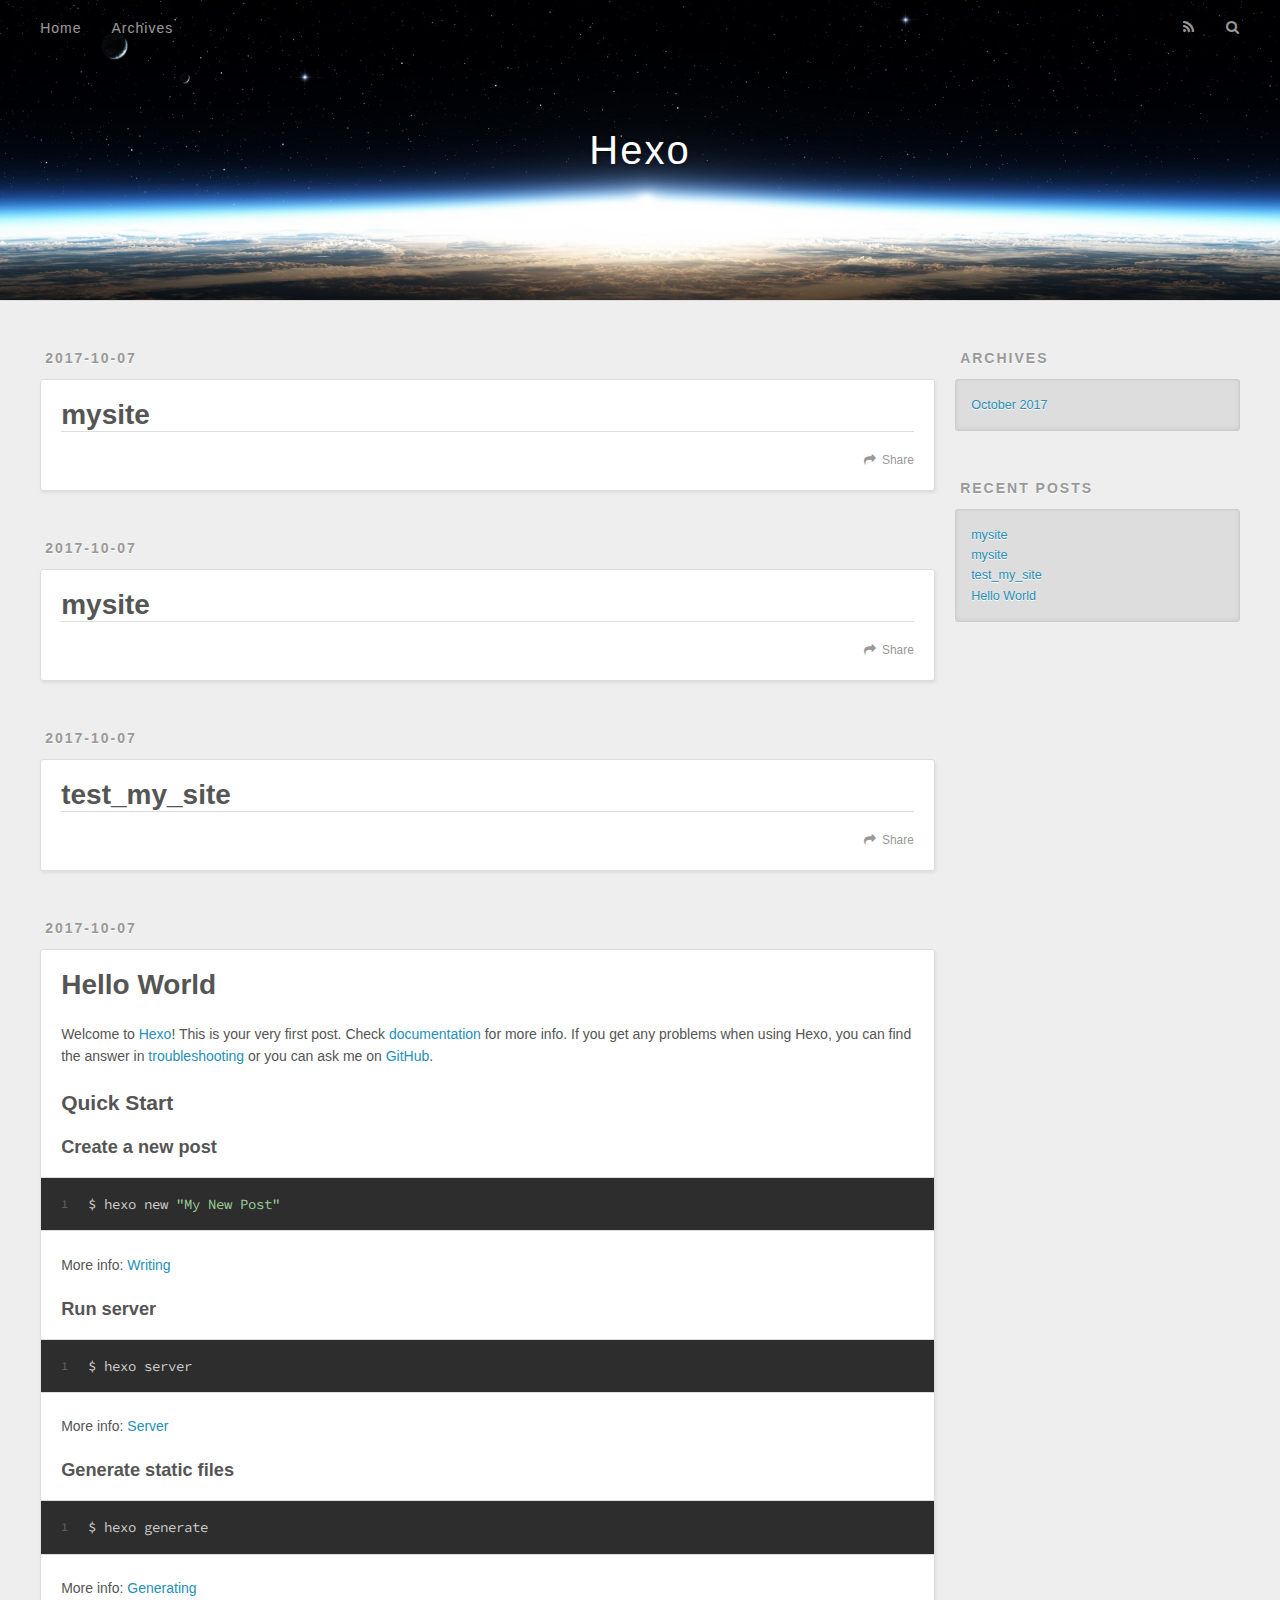
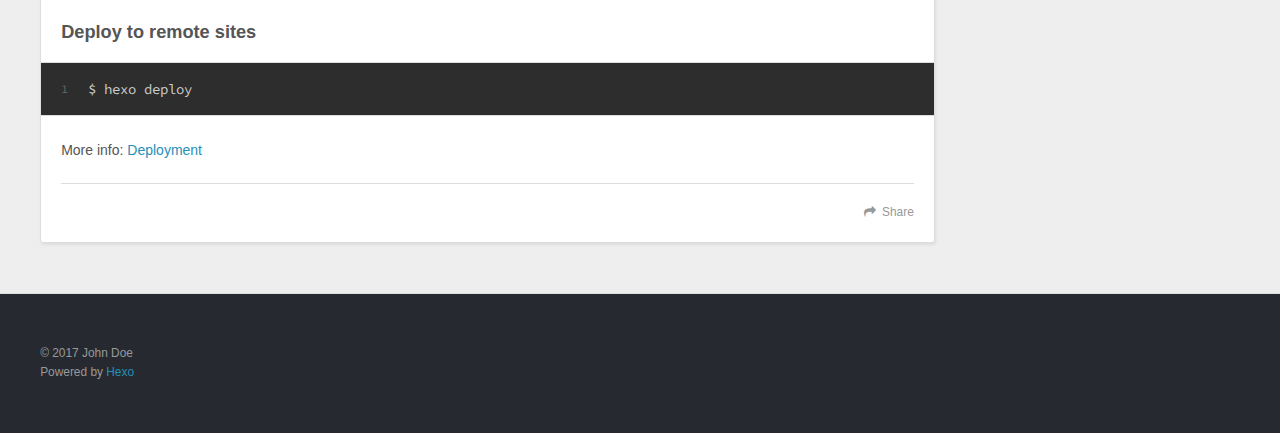
==== index.html @ 8970f820 "Site updated: 2017-10-07 21:43:04" ====
<!DOCTYPE html>
<html>
<head>
  <meta charset="utf-8">
  
  <title>Hexo</title>
  <meta name="viewport" content="width=device-width, initial-scale=1, maximum-scale=1">
  <meta property="og:type" content="website">
<meta property="og:title" content="Hexo">
<meta property="og:url" content="http://yoursite.com/index.html">
<meta property="og:site_name" content="Hexo">
<meta name="twitter:card" content="summary">
<meta name="twitter:title" content="Hexo">
  
    <link rel="alternate" href="/atom.xml" title="Hexo" type="application/atom+xml">
  
  
    <link rel="icon" href="/favicon.png">
  
  
    <link href="//fonts.googleapis.com/css?family=Source+Code+Pro" rel="stylesheet" type="text/css">
  
  <link rel="stylesheet" href="/css/style.css">
  

</head>

<body>
  <div id="container">
    <div id="wrap">
      <header id="header">
  <div id="banner"></div>
  <div id="header-outer" class="outer">
    <div id="header-title" class="inner">
      <h1 id="logo-wrap">
        <a href="/" id="logo">Hexo</a>
      </h1>
      
    </div>
    <div id="header-inner" class="inner">
      <nav id="main-nav">
        <a id="main-nav-toggle" class="nav-icon"></a>
        
          <a class="main-nav-link" href="/">Home</a>
        
          <a class="main-nav-link" href="/archives">Archives</a>
        
      </nav>
      <nav id="sub-nav">
        
          <a id="nav-rss-link" class="nav-icon" href="/atom.xml" title="RSS Feed"></a>
        
        <a id="nav-search-btn" class="nav-icon" title="Search"></a>
      </nav>
      <div id="search-form-wrap">
        <form action="//google.com/search" method="get" accept-charset="UTF-8" class="search-form"><input type="search" name="q" class="search-form-input" placeholder="Search"><button type="submit" class="search-form-submit">&#xF002;</button><input type="hidden" name="sitesearch" value="http://yoursite.com"></form>
      </div>
    </div>
  </div>
</header>
      <div class="outer">
        <section id="main">
  
    <article id="post-mysite-1" class="article article-type-post" itemscope itemprop="blogPost">
  <div class="article-meta">
    <a href="/2017/10/07/mysite-1/" class="article-date">
  <time datetime="2017-10-08T04:38:12.000Z" itemprop="datePublished">2017-10-07</time>
</a>
    
  </div>
  <div class="article-inner">
    
    
      <header class="article-header">
        
  
    <h1 itemprop="name">
      <a class="article-title" href="/2017/10/07/mysite-1/">mysite</a>
    </h1>
  

      </header>
    
    <div class="article-entry" itemprop="articleBody">
      
        
      
    </div>
    <footer class="article-footer">
      <a data-url="http://yoursite.com/2017/10/07/mysite-1/" data-id="cj8i9j7ff0002yj7tbcda7pjd" class="article-share-link">Share</a>
      
      
    </footer>
  </div>
  
</article>


  
    <article id="post-mysite" class="article article-type-post" itemscope itemprop="blogPost">
  <div class="article-meta">
    <a href="/2017/10/07/mysite/" class="article-date">
  <time datetime="2017-10-08T04:36:02.000Z" itemprop="datePublished">2017-10-07</time>
</a>
    
  </div>
  <div class="article-inner">
    
    
      <header class="article-header">
        
  
    <h1 itemprop="name">
      <a class="article-title" href="/2017/10/07/mysite/">mysite</a>
    </h1>
  

      </header>
    
    <div class="article-entry" itemprop="articleBody">
      
        
      
    </div>
    <footer class="article-footer">
      <a data-url="http://yoursite.com/2017/10/07/mysite/" data-id="cj8i9j7fd0001yj7tvlra5xye" class="article-share-link">Share</a>
      
      
    </footer>
  </div>
  
</article>


  
    <article id="post-test-my-site" class="article article-type-post" itemscope itemprop="blogPost">
  <div class="article-meta">
    <a href="/2017/10/07/test-my-site/" class="article-date">
  <time datetime="2017-10-08T04:35:40.000Z" itemprop="datePublished">2017-10-07</time>
</a>
    
  </div>
  <div class="article-inner">
    
    
      <header class="article-header">
        
  
    <h1 itemprop="name">
      <a class="article-title" href="/2017/10/07/test-my-site/">test_my_site</a>
    </h1>
  

      </header>
    
    <div class="article-entry" itemprop="articleBody">
      
        
      
    </div>
    <footer class="article-footer">
      <a data-url="http://yoursite.com/2017/10/07/test-my-site/" data-id="cj8i9j7fh0003yj7tjjkfnxtb" class="article-share-link">Share</a>
      
      
    </footer>
  </div>
  
</article>


  
    <article id="post-hello-world" class="article article-type-post" itemscope itemprop="blogPost">
  <div class="article-meta">
    <a href="/2017/10/07/hello-world/" class="article-date">
  <time datetime="2017-10-08T04:33:24.000Z" itemprop="datePublished">2017-10-07</time>
</a>
    
  </div>
  <div class="article-inner">
    
    
      <header class="article-header">
        
  
    <h1 itemprop="name">
      <a class="article-title" href="/2017/10/07/hello-world/">Hello World</a>
    </h1>
  

      </header>
    
    <div class="article-entry" itemprop="articleBody">
      
        <p>Welcome to <a href="https://hexo.io/" target="_blank" rel="external">Hexo</a>! This is your very first post. Check <a href="https://hexo.io/docs/" target="_blank" rel="external">documentation</a> for more info. If you get any problems when using Hexo, you can find the answer in <a href="https://hexo.io/docs/troubleshooting.html" target="_blank" rel="external">troubleshooting</a> or you can ask me on <a href="https://github.com/hexojs/hexo/issues" target="_blank" rel="external">GitHub</a>.</p>
<h2 id="Quick-Start"><a href="#Quick-Start" class="headerlink" title="Quick Start"></a>Quick Start</h2><h3 id="Create-a-new-post"><a href="#Create-a-new-post" class="headerlink" title="Create a new post"></a>Create a new post</h3><figure class="highlight bash"><table><tr><td class="gutter"><pre><div class="line">1</div></pre></td><td class="code"><pre><div class="line">$ hexo new <span class="string">"My New Post"</span></div></pre></td></tr></table></figure>
<p>More info: <a href="https://hexo.io/docs/writing.html" target="_blank" rel="external">Writing</a></p>
<h3 id="Run-server"><a href="#Run-server" class="headerlink" title="Run server"></a>Run server</h3><figure class="highlight bash"><table><tr><td class="gutter"><pre><div class="line">1</div></pre></td><td class="code"><pre><div class="line">$ hexo server</div></pre></td></tr></table></figure>
<p>More info: <a href="https://hexo.io/docs/server.html" target="_blank" rel="external">Server</a></p>
<h3 id="Generate-static-files"><a href="#Generate-static-files" class="headerlink" title="Generate static files"></a>Generate static files</h3><figure class="highlight bash"><table><tr><td class="gutter"><pre><div class="line">1</div></pre></td><td class="code"><pre><div class="line">$ hexo generate</div></pre></td></tr></table></figure>
<p>More info: <a href="https://hexo.io/docs/generating.html" target="_blank" rel="external">Generating</a></p>
<h3 id="Deploy-to-remote-sites"><a href="#Deploy-to-remote-sites" class="headerlink" title="Deploy to remote sites"></a>Deploy to remote sites</h3><figure class="highlight bash"><table><tr><td class="gutter"><pre><div class="line">1</div></pre></td><td class="code"><pre><div class="line">$ hexo deploy</div></pre></td></tr></table></figure>
<p>More info: <a href="https://hexo.io/docs/deployment.html" target="_blank" rel="external">Deployment</a></p>

      
    </div>
    <footer class="article-footer">
      <a data-url="http://yoursite.com/2017/10/07/hello-world/" data-id="cj8i9j7f80000yj7t21mfrgod" class="article-share-link">Share</a>
      
      
    </footer>
  </div>
  
</article>


  

</section>
        
          <aside id="sidebar">
  
    

  
    

  
    
  
    
  <div class="widget-wrap">
    <h3 class="widget-title">Archives</h3>
    <div class="widget">
      <ul class="archive-list"><li class="archive-list-item"><a class="archive-list-link" href="/archives/2017/10/">October 2017</a></li></ul>
    </div>
  </div>


  
    
  <div class="widget-wrap">
    <h3 class="widget-title">Recent Posts</h3>
    <div class="widget">
      <ul>
        
          <li>
            <a href="/2017/10/07/mysite-1/">mysite</a>
          </li>
        
          <li>
            <a href="/2017/10/07/mysite/">mysite</a>
          </li>
        
          <li>
            <a href="/2017/10/07/test-my-site/">test_my_site</a>
          </li>
        
          <li>
            <a href="/2017/10/07/hello-world/">Hello World</a>
          </li>
        
      </ul>
    </div>
  </div>

  
</aside>
        
      </div>
      <footer id="footer">
  
  <div class="outer">
    <div id="footer-info" class="inner">
      &copy; 2017 John Doe<br>
      Powered by <a href="http://hexo.io/" target="_blank">Hexo</a>
    </div>
  </div>
</footer>
    </div>
    <nav id="mobile-nav">
  
    <a href="/" class="mobile-nav-link">Home</a>
  
    <a href="/archives" class="mobile-nav-link">Archives</a>
  
</nav>
    

<script src="//ajax.googleapis.com/ajax/libs/jquery/2.0.3/jquery.min.js"></script>


  <link rel="stylesheet" href="/fancybox/jquery.fancybox.css">
  <script src="/fancybox/jquery.fancybox.pack.js"></script>


<script src="/js/script.js"></script>

  </div>
</body>
</html>
---- css/style.css ----
body {
  width: 100%;
}
body:before,
body:after {
  content: "";
  display: table;
}
body:after {
  clear: both;
}
html,
body,
div,
span,
applet,
object,
iframe,
h1,
h2,
h3,
h4,
h5,
h6,
p,
blockquote,
pre,
a,
abbr,
acronym,
address,
big,
cite,
code,
del,
dfn,
em,
img,
ins,
kbd,
q,
s,
samp,
small,
strike,
strong,
sub,
sup,
tt,
var,
dl,
dt,
dd,
ol,
ul,
li,
fieldset,
form,
label,
legend,
table,
caption,
tbody,
tfoot,
thead,
tr,
th,
td {
  margin: 0;
  padding: 0;
  border: 0;
  outline: 0;
  font-weight: inherit;
  font-style: inherit;
  font-family: inherit;
  font-size: 100%;
  vertical-align: baseline;
}
body {
  line-height: 1;
  color: #000;
  background: #fff;
}
ol,
ul {
  list-style: none;
}
table {
  border-collapse: separate;
  border-spacing: 0;
  vertical-align: middle;
}
caption,
th,
td {
  text-align: left;
  font-weight: normal;
  vertical-align: middle;
}
a img {
  border: none;
}
input,
button {
  margin: 0;
  padding: 0;
}
input::-moz-focus-inner,
button::-moz-focus-inner {
  border: 0;
  padding: 0;
}
@font-face {
  font-family: FontAwesome;
  font-style: normal;
  font-weight: normal;
  src: url("fonts/fontawesome-webfont.eot?v=#4.0.3");
  src: url("fonts/fontawesome-webfont.eot?#iefix&v=#4.0.3") format("embedded-opentype"), url("fonts/fontawesome-webfont.woff?v=#4.0.3") format("woff"), url("fonts/fontawesome-webfont.ttf?v=#4.0.3") format("truetype"), url("fonts/fontawesome-webfont.svg#fontawesomeregular?v=#4.0.3") format("svg");
}
html,
body,
#container {
  height: 100%;
}
body {
  background: #eee;
  font: 14px "Helvetica Neue", Helvetica, Arial, sans-serif;
  -webkit-text-size-adjust: 100%;
}
.outer {
  max-width: 1220px;
  margin: 0 auto;
  padding: 0 20px;
}
.outer:before,
.outer:after {
  content: "";
  display: table;
}
.outer:after {
  clear: both;
}
.inner {
  display: inline;
  float: left;
  width: 98.33333333333333%;
  margin: 0 0.833333333333333%;
}
.left,
.alignleft {
  float: left;
}
.right,
.alignright {
  float: right;
}
.clear {
  clear: both;
}
#container {
  position: relative;
}
.mobile-nav-on {
  overflow: hidden;
}
#wrap {
  height: 100%;
  width: 100%;
  position: absolute;
  top: 0;
  left: 0;
  -webkit-transition: 0.2s ease-out;
  -moz-transition: 0.2s ease-out;
  -ms-transition: 0.2s ease-out;
  transition: 0.2s ease-out;
  z-index: 1;
  background: #eee;
}
.mobile-nav-on #wrap {
  left: 280px;
}
@media screen and (min-width: 768px) {
  #main {
    display: inline;
    float: left;
    width: 73.33333333333333%;
    margin: 0 0.833333333333333%;
  }
}
.article-date,
.article-category-link,
.archive-year,
.widget-title {
  text-decoration: none;
  text-transform: uppercase;
  letter-spacing: 2px;
  color: #999;
  margin-bottom: 1em;
  margin-left: 5px;
  line-height: 1em;
  text-shadow: 0 1px #fff;
  font-weight: bold;
}
.article-inner,
.archive-article-inner {
  background: #fff;
  -webkit-box-shadow: 1px 2px 3px #ddd;
  box-shadow: 1px 2px 3px #ddd;
  border: 1px solid #ddd;
  border-radius: 3px;
}
.article-entry h1,
.widget h1 {
  font-size: 2em;
}
.article-entry h2,
.widget h2 {
  font-size: 1.5em;
}
.article-entry h3,
.widget h3 {
  font-size: 1.3em;
}
.article-entry h4,
.widget h4 {
  font-size: 1.2em;
}
.article-entry h5,
.widget h5 {
  font-size: 1em;
}
.article-entry h6,
.widget h6 {
  font-size: 1em;
  color: #999;
}
.article-entry hr,
.widget hr {
  border: 1px dashed #ddd;
}
.article-entry strong,
.widget strong {
  font-weight: bold;
}
.article-entry em,
.widget em,
.article-entry cite,
.widget cite {
  font-style: italic;
}
.article-entry sup,
.widget sup,
.article-entry sub,
.widget sub {
  font-size: 0.75em;
  line-height: 0;
  position: relative;
  vertical-align: baseline;
}
.article-entry sup,
.widget sup {
  top: -0.5em;
}
.article-entry sub,
.widget sub {
  bottom: -0.2em;
}
.article-entry small,
.widget small {
  font-size: 0.85em;
}
.article-entry acronym,
.widget acronym,
.article-entry abbr,
.widget abbr {
  border-bottom: 1px dotted;
}
.article-entry ul,
.widget ul,
.article-entry ol,
.widget ol,
.article-entry dl,
.widget dl {
  margin: 0 20px;
  line-height: 1.6em;
}
.article-entry ul ul,
.widget ul ul,
.article-entry ol ul,
.widget ol ul,
.article-entry ul ol,
.widget ul ol,
.article-entry ol ol,
.widget ol ol {
  margin-top: 0;
  margin-bottom: 0;
}
.article-entry ul,
.widget ul {
  list-style: disc;
}
.article-entry ol,
.widget ol {
  list-style: decimal;
}
.article-entry dt,
.widget dt {
  font-weight: bold;
}
#header {
  height: 300px;
  position: relative;
  border-bottom: 1px solid #ddd;
}
#header:before,
#header:after {
  content: "";
  position: absolute;
  left: 0;
  right: 0;
  height: 40px;
}
#header:before {
  top: 0;
  background: -webkit-linear-gradient(rgba(0,0,0,0.2), transparent);
  background: -moz-linear-gradient(rgba(0,0,0,0.2), transparent);
  background: -ms-linear-gradient(rgba(0,0,0,0.2), transparent);
  background: linear-gradient(rgba(0,0,0,0.2), transparent);
}
#header:after {
  bottom: 0;
  background: -webkit-linear-gradient(transparent, rgba(0,0,0,0.2));
  background: -moz-linear-gradient(transparent, rgba(0,0,0,0.2));
  background: -ms-linear-gradient(transparent, rgba(0,0,0,0.2));
  background: linear-gradient(transparent, rgba(0,0,0,0.2));
}
#header-outer {
  height: 100%;
  position: relative;
}
#header-inner {
  position: relative;
  overflow: hidden;
}
#banner {
  position: absolute;
  top: 0;
  left: 0;
  width: 100%;
  height: 100%;
  background: url("images/banner.jpg") center #000;
  -webkit-background-size: cover;
  -moz-background-size: cover;
  background-size: cover;
  z-index: -1;
}
#header-title {
  text-align: center;
  height: 40px;
  position: absolute;
  top: 50%;
  left: 0;
  margin-top: -20px;
}
#logo,
#subtitle {
  text-decoration: none;
  color: #fff;
  font-weight: 300;
  text-shadow: 0 1px 4px rgba(0,0,0,0.3);
}
#logo {
  font-size: 40px;
  line-height: 40px;
  letter-spacing: 2px;
}
#subtitle {
  font-size: 16px;
  line-height: 16px;
  letter-spacing: 1px;
}
#subtitle-wrap {
  margin-top: 16px;
}
#main-nav {
  float: left;
  margin-left: -15px;
}
.nav-icon,
.main-nav-link {
  float: left;
  color: #fff;
  opacity: 0.6;
  text-decoration: none;
  text-shadow: 0 1px rgba(0,0,0,0.2);
  -webkit-transition: opacity 0.2s;
  -moz-transition: opacity 0.2s;
  -ms-transition: opacity 0.2s;
  transition: opacity 0.2s;
  display: block;
  padding: 20px 15px;
}
.nav-icon:hover,
.main-nav-link:hover {
  opacity: 1;
}
.nav-icon {
  font-family: FontAwesome;
  text-align: center;
  font-size: 14px;
  width: 14px;
  height: 14px;
  padding: 20px 15px;
  position: relative;
  cursor: pointer;
}
.main-nav-link {
  font-weight: 300;
  letter-spacing: 1px;
}
@media screen and (max-width: 479px) {
  .main-nav-link {
    display: none;
  }
}
#main-nav-toggle {
  display: none;
}
#main-nav-toggle:before {
  content: "\f0c9";
}
@media screen and (max-width: 479px) {
  #main-nav-toggle {
    display: block;
  }
}
#sub-nav {
  float: right;
  margin-right: -15px;
}
#nav-rss-link:before {
  content: "\f09e";
}
#nav-search-btn:before {
  content: "\f002";
}
#search-form-wrap {
  position: absolute;
  top: 15px;
  width: 150px;
  height: 30px;
  right: -150px;
  opacity: 0;
  -webkit-transition: 0.2s ease-out;
  -moz-transition: 0.2s ease-out;
  -ms-transition: 0.2s ease-out;
  transition: 0.2s ease-out;
}
#search-form-wrap.on {
  opacity: 1;
  right: 0;
}
@media screen and (max-width: 479px) {
  #search-form-wrap {
    width: 100%;
    right: -100%;
  }
}
.search-form {
  position: absolute;
  top: 0;
  left: 0;
  right: 0;
  background: #fff;
  padding: 5px 15px;
  border-radius: 15px;
  -webkit-box-shadow: 0 0 10px rgba(0,0,0,0.3);
  box-shadow: 0 0 10px rgba(0,0,0,0.3);
}
.search-form-input {
  border: none;
  background: none;
  color: #555;
  width: 100%;
  font: 13px "Helvetica Neue", Helvetica, Arial, sans-serif;
  outline: none;
}
.search-form-input::-webkit-search-results-decoration,
.search-form-input::-webkit-search-cancel-button {
  -webkit-appearance: none;
}
.search-form-submit {
  position: absolute;
  top: 50%;
  right: 10px;
  margin-top: -7px;
  font: 13px FontAwesome;
  border: none;
  background: none;
  color: #bbb;
  cursor: pointer;
}
.search-form-submit:hover,
.search-form-submit:focus {
  color: #777;
}
.article {
  margin: 50px 0;
}
.article-inner {
  overflow: hidden;
}
.article-meta:before,
.article-meta:after {
  content: "";
  display: table;
}
.article-meta:after {
  clear: both;
}
.article-date {
  float: left;
}
.article-category {
  float: left;
  line-height: 1em;
  color: #ccc;
  text-shadow: 0 1px #fff;
  margin-left: 8px;
}
.article-category:before {
  content: "\2022";
}
.article-category-link {
  margin: 0 12px 1em;
}
.article-header {
  padding: 20px 20px 0;
}
.article-title {
  text-decoration: none;
  font-size: 2em;
  font-weight: bold;
  color: #555;
  line-height: 1.1em;
  -webkit-transition: color 0.2s;
  -moz-transition: color 0.2s;
  -ms-transition: color 0.2s;
  transition: color 0.2s;
}
a.article-title:hover {
  color: #258fb8;
}
.article-entry {
  color: #555;
  padding: 0 20px;
}
.article-entry:before,
.article-entry:after {
  content: "";
  display: table;
}
.article-entry:after {
  clear: both;
}
.article-entry p,
.article-entry table {
  line-height: 1.6em;
  margin: 1.6em 0;
}
.article-entry h1,
.article-entry h2,
.article-entry h3,
.article-entry h4,
.article-entry h5,
.article-entry h6 {
  font-weight: bold;
}
.article-entry h1,
.article-entry h2,
.article-entry h3,
.article-entry h4,
.article-entry h5,
.article-entry h6 {
  line-height: 1.1em;
  margin: 1.1em 0;
}
.article-entry a {
  color: #258fb8;
  text-decoration: none;
}
.article-entry a:hover {
  text-decoration: underline;
}
.article-entry ul,
.article-entry ol,
.article-entry dl {
  margin-top: 1.6em;
  margin-bottom: 1.6em;
}
.article-entry img,
.article-entry video {
  max-width: 100%;
  height: auto;
  display: block;
  margin: auto;
}
.article-entry iframe {
  border: none;
}
.article-entry table {
  width: 100%;
  border-collapse: collapse;
  border-spacing: 0;
}
.article-entry th {
  font-weight: bold;
  border-bottom: 3px solid #ddd;
  padding-bottom: 0.5em;
}
.article-entry td {
  border-bottom: 1px solid #ddd;
  padding: 10px 0;
}
.article-entry blockquote {
  font-family: Georgia, "Times New Roman", serif;
  font-size: 1.4em;
  margin: 1.6em 20px;
  text-align: center;
}
.article-entry blockquote footer {
  font-size: 14px;
  margin: 1.6em 0;
  font-family: "Helvetica Neue", Helvetica, Arial, sans-serif;
}
.article-entry blockquote footer cite:before {
  content: "—";
  padding: 0 0.5em;
}
.article-entry .pullquote {
  text-align: left;
  width: 45%;
  margin: 0;
}
.article-entry .pullquote.left {
  margin-left: 0.5em;
  margin-right: 1em;
}
.article-entry .pullquote.right {
  margin-right: 0.5em;
  margin-left: 1em;
}
.article-entry .caption {
  color: #999;
  display: block;
  font-size: 0.9em;
  margin-top: 0.5em;
  position: relative;
  text-align: center;
}
.article-entry .video-container {
  position: relative;
  padding-top: 56.25%;
  height: 0;
  overflow: hidden;
}
.article-entry .video-container iframe,
.article-entry .video-container object,
.article-entry .video-container embed {
  position: absolute;
  top: 0;
  left: 0;
  width: 100%;
  height: 100%;
  margin-top: 0;
}
.article-more-link a {
  display: inline-block;
  line-height: 1em;
  padding: 6px 15px;
  border-radius: 15px;
  background: #eee;
  color: #999;
  text-shadow: 0 1px #fff;
  text-decoration: none;
}
.article-more-link a:hover {
  background: #258fb8;
  color: #fff;
  text-decoration: none;
  text-shadow: 0 1px #1e7293;
}
.article-footer {
  font-size: 0.85em;
  line-height: 1.6em;
  border-top: 1px solid #ddd;
  padding-top: 1.6em;
  margin: 0 20px 20px;
}
.article-footer:before,
.article-footer:after {
  content: "";
  display: table;
}
.article-footer:after {
  clear: both;
}
.article-footer a {
  color: #999;
  text-decoration: none;
}
.article-footer a:hover {
  color: #555;
}
.article-tag-list-item {
  float: left;
  margin-right: 10px;
}
.article-tag-list-link:before {
  content: "#";
}
.article-comment-link {
  float: right;
}
.article-comment-link:before {
  content: "\f075";
  font-family: FontAwesome;
  padding-right: 8px;
}
.article-share-link {
  cursor: pointer;
  float: right;
  margin-left: 20px;
}
.article-share-link:before {
  content: "\f064";
  font-family: FontAwesome;
  padding-right: 6px;
}
#article-nav {
  position: relative;
}
#article-nav:before,
#article-nav:after {
  content: "";
  display: table;
}
#article-nav:after {
  clear: both;
}
@media screen and (min-width: 768px) {
  #article-nav {
    margin: 50px 0;
  }
  #article-nav:before {
    width: 8px;
    height: 8px;
    position: absolute;
    top: 50%;
    left: 50%;
    margin-top: -4px;
    margin-left: -4px;
    content: "";
    border-radius: 50%;
    background: #ddd;
    -webkit-box-shadow: 0 1px 2px #fff;
    box-shadow: 0 1px 2px #fff;
  }
}
.article-nav-link-wrap {
  text-decoration: none;
  text-shadow: 0 1px #fff;
  color: #999;
  -webkit-box-sizing: border-box;
  -moz-box-sizing: border-box;
  box-sizing: border-box;
  margin-top: 50px;
  text-align: center;
  display: block;
}
.article-nav-link-wrap:hover {
  color: #555;
}
@media screen and (min-width: 768px) {
  .article-nav-link-wrap {
    width: 50%;
    margin-top: 0;
  }
}
@media screen and (min-width: 768px) {
  #article-nav-newer {
    float: left;
    text-align: right;
    padding-right: 20px;
  }
}
@media screen and (min-width: 768px) {
  #article-nav-older {
    float: right;
    text-align: left;
    padding-left: 20px;
  }
}
.article-nav-caption {
  text-transform: uppercase;
  letter-spacing: 2px;
  color: #ddd;
  line-height: 1em;
  font-weight: bold;
}
#article-nav-newer .article-nav-caption {
  margin-right: -2px;
}
.article-nav-title {
  font-size: 0.85em;
  line-height: 1.6em;
  margin-top: 0.5em;
}
.article-share-box {
  position: absolute;
  display: none;
  background: #fff;
  -webkit-box-shadow: 1px 2px 10px rgba(0,0,0,0.2);
  box-shadow: 1px 2px 10px rgba(0,0,0,0.2);
  border-radius: 3px;
  margin-left: -145px;
  overflow: hidden;
  z-index: 1;
}
.article-share-box.on {
  display: block;
}
.article-share-input {
  width: 100%;
  background: none;
  -webkit-box-sizing: border-box;
  -moz-box-sizing: border-box;
  box-sizing: border-box;
  font: 14px "Helvetica Neue", Helvetica, Arial, sans-serif;
  padding: 0 15px;
  color: #555;
  outline: none;
  border: 1px solid #ddd;
  border-radius: 3px 3px 0 0;
  height: 36px;
  line-height: 36px;
}
.article-share-links {
  background: #eee;
}
.article-share-links:before,
.article-share-links:after {
  content: "";
  display: table;
}
.article-share-links:after {
  clear: both;
}
.article-share-twitter,
.article-share-facebook,
.article-share-pinterest,
.article-share-google {
  width: 50px;
  height: 36px;
  display: block;
  float: left;
  position: relative;
  color: #999;
  text-shadow: 0 1px #fff;
}
.article-share-twitter:before,
.article-share-facebook:before,
.article-share-pinterest:before,
.article-share-google:before {
  font-size: 20px;
  font-family: FontAwesome;
  width: 20px;
  height: 20px;
  position: absolute;
  top: 50%;
  left: 50%;
  margin-top: -10px;
  margin-left: -10px;
  text-align: center;
}
.article-share-twitter:hover,
.article-share-facebook:hover,
.article-share-pinterest:hover,
.article-share-google:hover {
  color: #fff;
}
.article-share-twitter:before {
  content: "\f099";
}
.article-share-twitter:hover {
  background: #00aced;
  text-shadow: 0 1px #008abe;
}
.article-share-facebook:before {
  content: "\f09a";
}
.article-share-facebook:hover {
  background: #3b5998;
  text-shadow: 0 1px #2f477a;
}
.article-share-pinterest:before {
  content: "\f0d2";
}
.article-share-pinterest:hover {
  background: #cb2027;
  text-shadow: 0 1px #a21a1f;
}
.article-share-google:before {
  content: "\f0d5";
}
.article-share-google:hover {
  background: #dd4b39;
  text-shadow: 0 1px #be3221;
}
.article-gallery {
  background: #000;
  position: relative;
}
.article-gallery-photos {
  position: relative;
  overflow: hidden;
}
.article-gallery-img {
  display: none;
  max-width: 100%;
}
.article-gallery-img:first-child {
  display: block;
}
.article-gallery-img.loaded {
  position: absolute;
  display: block;
}
.article-gallery-img img {
  display: block;
  max-width: 100%;
  margin: 0 auto;
}
#comments {
  background: #fff;
  -webkit-box-shadow: 1px 2px 3px #ddd;
  box-shadow: 1px 2px 3px #ddd;
  padding: 20px;
  border: 1px solid #ddd;
  border-radius: 3px;
  margin: 50px 0;
}
#comments a {
  color: #258fb8;
}
.archives-wrap {
  margin: 50px 0;
}
.archives:before,
.archives:after {
  content: "";
  display: table;
}
.archives:after {
  clear: both;
}
.archive-year-wrap {
  margin-bottom: 1em;
}
.archives {
  -webkit-column-gap: 10px;
  -moz-column-gap: 10px;
  column-gap: 10px;
}
@media screen and (min-width: 480px) and (max-width: 767px) {
  .archives {
    -webkit-column-count: 2;
    -moz-column-count: 2;
    column-count: 2;
  }
}
@media screen and (min-width: 768px) {
  .archives {
    -webkit-column-count: 3;
    -moz-column-count: 3;
    column-count: 3;
  }
}
.archive-article {
  -webkit-column-break-inside: avoid;
  page-break-inside: avoid;
  overflow: hidden;
  break-inside: avoid-column;
}
.archive-article-inner {
  padding: 10px;
  margin-bottom: 15px;
}
.archive-article-title {
  text-decoration: none;
  font-weight: bold;
  color: #555;
  -webkit-transition: color 0.2s;
  -moz-transition: color 0.2s;
  -ms-transition: color 0.2s;
  transition: color 0.2s;
  line-height: 1.6em;
}
.archive-article-title:hover {
  color: #258fb8;
}
.archive-article-footer {
  margin-top: 1em;
}
.archive-article-date {
  color: #999;
  text-decoration: none;
  font-size: 0.85em;
  line-height: 1em;
  margin-bottom: 0.5em;
  display: block;
}
#page-nav {
  margin: 50px auto;
  background: #fff;
  -webkit-box-shadow: 1px 2px 3px #ddd;
  box-shadow: 1px 2px 3px #ddd;
  border: 1px solid #ddd;
  border-radius: 3px;
  text-align: center;
  color: #999;
  overflow: hidden;
}
#page-nav:before,
#page-nav:after {
  content: "";
  display: table;
}
#page-nav:after {
  clear: both;
}
#page-nav a,
#page-nav span {
  padding: 10px 20px;
  line-height: 1;
  height: 2ex;
}
#page-nav a {
  color: #999;
  text-decoration: none;
}
#page-nav a:hover {
  background: #999;
  color: #fff;
}
#page-nav .prev {
  float: left;
}
#page-nav .next {
  float: right;
}
#page-nav .page-number {
  display: inline-block;
}
@media screen and (max-width: 479px) {
  #page-nav .page-number {
    display: none;
  }
}
#page-nav .current {
  color: #555;
  font-weight: bold;
}
#page-nav .space {
  color: #ddd;
}
#footer {
  background: #262a30;
  padding: 50px 0;
  border-top: 1px solid #ddd;
  color: #999;
}
#footer a {
  color: #258fb8;
  text-decoration: none;
}
#footer a:hover {
  text-decoration: underline;
}
#footer-info {
  line-height: 1.6em;
  font-size: 0.85em;
}
.article-entry pre,
.article-entry .highlight {
  background: #2d2d2d;
  margin: 0 -20px;
  padding: 15px 20px;
  border-style: solid;
  border-color: #ddd;
  border-width: 1px 0;
  overflow: auto;
  color: #ccc;
  line-height: 22.400000000000002px;
}
.article-entry .highlight .gutter pre,
.article-entry .gist .gist-file .gist-data .line-numbers {
  color: #666;
  font-size: 0.85em;
}
.article-entry pre,
.article-entry code {
  font-family: "Source Code Pro", Consolas, Monaco, Menlo, Consolas, monospace;
}
.article-entry code {
  background: #eee;
  text-shadow: 0 1px #fff;
  padding: 0 0.3em;
}
.article-entry pre code {
  background: none;
  text-shadow: none;
  padding: 0;
}
.article-entry .highlight pre {
  border: none;
  margin: 0;
  padding: 0;
}
.article-entry .highlight table {
  margin: 0;
  width: auto;
}
.article-entry .highlight td {
  border: none;
  padding: 0;
}
.article-entry .highlight figcaption {
  font-size: 0.85em;
  color: #999;
  line-height: 1em;
  margin-bottom: 1em;
}
.article-entry .highlight figcaption:before,
.article-entry .highlight figcaption:after {
  content: "";
  display: table;
}
.article-entry .highlight figcaption:after {
  clear: both;
}
.article-entry .highlight figcaption a {
  float: right;
}
.article-entry .highlight .gutter pre {
  text-align: right;
  padding-right: 20px;
}
.article-entry .highlight .line {
  height: 22.400000000000002px;
}
.article-entry .highlight .line.marked {
  background: #515151;
}
.article-entry .gist {
  margin: 0 -20px;
  border-style: solid;
  border-color: #ddd;
  border-width: 1px 0;
  background: #2d2d2d;
  padding: 15px 20px 15px 0;
}
.article-entry .gist .gist-file {
  border: none;
  font-family: "Source Code Pro", Consolas, Monaco, Menlo, Consolas, monospace;
  margin: 0;
}
.article-entry .gist .gist-file .gist-data {
  background: none;
  border: none;
}
.article-entry .gist .gist-file .gist-data .line-numbers {
  background: none;
  border: none;
  padding: 0 20px 0 0;
}
.article-entry .gist .gist-file .gist-data .line-data {
  padding: 0 !important;
}
.article-entry .gist .gist-file .highlight {
  margin: 0;
  padding: 0;
  border: none;
}
.article-entry .gist .gist-file .gist-meta {
  background: #2d2d2d;
  color: #999;
  font: 0.85em "Helvetica Neue", Helvetica, Arial, sans-serif;
  text-shadow: 0 0;
  padding: 0;
  margin-top: 1em;
  margin-left: 20px;
}
.article-entry .gist .gist-file .gist-meta a {
  color: #258fb8;
  font-weight: normal;
}
.article-entry .gist .gist-file .gist-meta a:hover {
  text-decoration: underline;
}
pre .comment,
pre .title {
  color: #999;
}
pre .variable,
pre .attribute,
pre .tag,
pre .regexp,
pre .ruby .constant,
pre .xml .tag .title,
pre .xml .pi,
pre .xml .doctype,
pre .html .doctype,
pre .css .id,
pre .css .class,
pre .css .pseudo {
  color: #f2777a;
}
pre .number,
pre .preprocessor,
pre .built_in,
pre .literal,
pre .params,
pre .constant {
  color: #f99157;
}
pre .class,
pre .ruby .class .title,
pre .css .rules .attribute {
  color: #9c9;
}
pre .string,
pre .value,
pre .inheritance,
pre .header,
pre .ruby .symbol,
pre .xml .cdata {
  color: #9c9;
}
pre .css .hexcolor {
  color: #6cc;
}
pre .function,
pre .python .decorator,
pre .python .title,
pre .ruby .function .title,
pre .ruby .title .keyword,
pre .perl .sub,
pre .javascript .title,
pre .coffeescript .title {
  color: #69c;
}
pre .keyword,
pre .javascript .function {
  color: #c9c;
}
@media screen and (max-width: 479px) {
  #mobile-nav {
    position: absolute;
    top: 0;
    left: 0;
    width: 280px;
    height: 100%;
    background: #191919;
    border-right: 1px solid #fff;
  }
}
@media screen and (max-width: 479px) {
  .mobile-nav-link {
    display: block;
    color: #999;
    text-decoration: none;
    padding: 15px 20px;
    font-weight: bold;
  }
  .mobile-nav-link:hover {
    color: #fff;
  }
}
@media screen and (min-width: 768px) {
  #sidebar {
    display: inline;
    float: left;
    width: 23.333333333333332%;
    margin: 0 0.833333333333333%;
  }
}
.widget-wrap {
  margin: 50px 0;
}
.widget {
  color: #777;
  text-shadow: 0 1px #fff;
  background: #ddd;
  -webkit-box-shadow: 0 -1px 4px #ccc inset;
  box-shadow: 0 -1px 4px #ccc inset;
  border: 1px solid #ccc;
  padding: 15px;
  border-radius: 3px;
}
.widget a {
  color: #258fb8;
  text-decoration: none;
}
.widget a:hover {
  text-decoration: underline;
}
.widget ul ul,
.widget ol ul,
.widget dl ul,
.widget ul ol,
.widget ol ol,
.widget dl ol,
.widget ul dl,
.widget ol dl,
.widget dl dl {
  margin-left: 15px;
  list-style: disc;
}
.widget {
  line-height: 1.6em;
  word-wrap: break-word;
  font-size: 0.9em;
}
.widget ul,
.widget ol {
  list-style: none;
  margin: 0;
}
.widget ul ul,
.widget ol ul,
.widget ul ol,
.widget ol ol {
  margin: 0 20px;
}
.widget ul ul,
.widget ol ul {
  list-style: disc;
}
.widget ul ol,
.widget ol ol {
  list-style: decimal;
}
.category-list-count,
.tag-list-count,
.archive-list-count {
  padding-left: 5px;
  color: #999;
  font-size: 0.85em;
}
.category-list-count:before,
.tag-list-count:before,
.archive-list-count:before {
  content: "(";
}
.category-list-count:after,
.tag-list-count:after,
.archive-list-count:after {
  content: ")";
}
.tagcloud a {
  margin-right: 5px;
  display: inline-block;
}
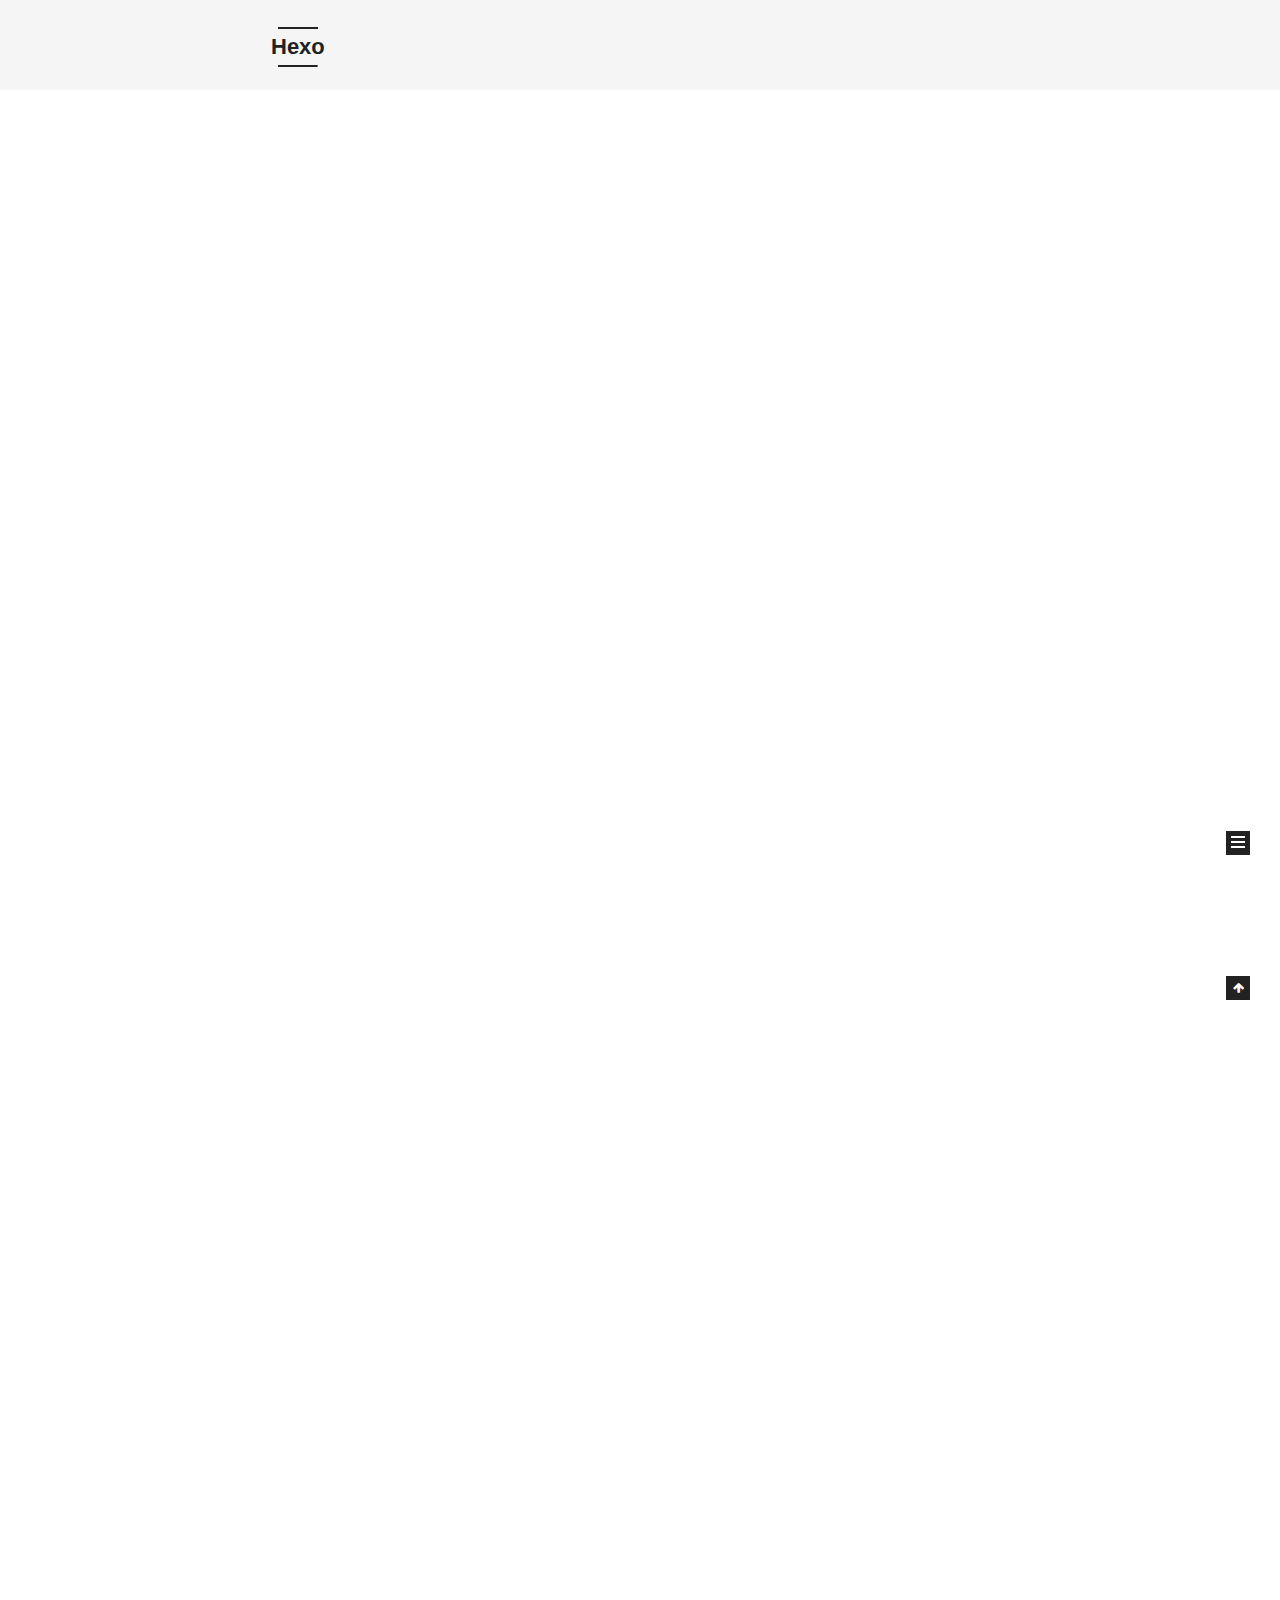
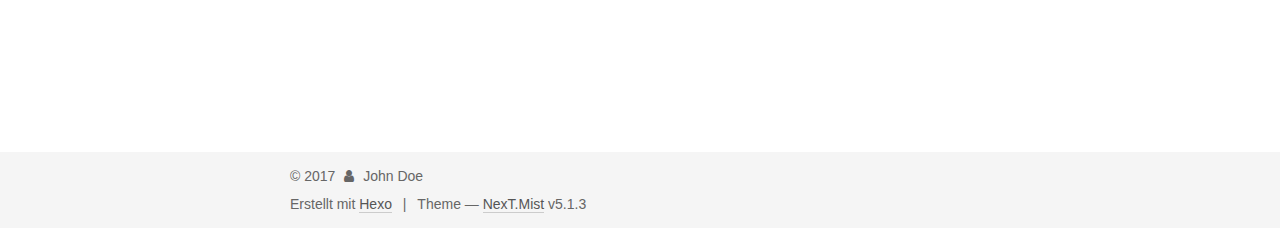
==== commit 5796711d: "Site updated: 2017-10-07 21:46:07" ====
--- a/index.html
+++ b/index.html
@@ -1,197 +1,662 @@
 <!DOCTYPE html>
-<html>
+
+
+
+  
+
+
+<html class="theme-next mist use-motion" lang="">
 <head>
-  <meta charset="utf-8">
-  
-  <title>Hexo</title>
-  <meta name="viewport" content="width=device-width, initial-scale=1, maximum-scale=1">
-  <meta property="og:type" content="website">
+  <meta charset="UTF-8"/>
+<meta http-equiv="X-UA-Compatible" content="IE=edge" />
+<meta name="viewport" content="width=device-width, initial-scale=1, maximum-scale=1"/>
+<meta name="theme-color" content="#222">
+
+
+
+
+
+
+
+
+
+<meta http-equiv="Cache-Control" content="no-transform" />
+<meta http-equiv="Cache-Control" content="no-siteapp" />
+
+
+
+
+
+
+
+
+
+
+
+
+
+
+
+
+  
+  
+  <link href="/lib/fancybox/source/jquery.fancybox.css?v=2.1.5" rel="stylesheet" type="text/css" />
+
+
+
+
+
+
+
+<link href="/lib/font-awesome/css/font-awesome.min.css?v=4.6.2" rel="stylesheet" type="text/css" />
+
+<link href="/css/main.css?v=5.1.3" rel="stylesheet" type="text/css" />
+
+
+  <link rel="apple-touch-icon" sizes="180x180" href="/images/apple-touch-icon-next.png?v=5.1.3">
+
+
+  <link rel="icon" type="image/png" sizes="32x32" href="/images/favicon-32x32-next.png?v=5.1.3">
+
+
+  <link rel="icon" type="image/png" sizes="16x16" href="/images/favicon-16x16-next.png?v=5.1.3">
+
+
+  <link rel="mask-icon" href="/images/logo.svg?v=5.1.3" color="#222">
+
+
+
+
+
+  <meta name="keywords" content="Hexo, NexT" />
+
+
+
+
+
+
+
+
+
+
+<meta property="og:type" content="website">
 <meta property="og:title" content="Hexo">
 <meta property="og:url" content="http://yoursite.com/index.html">
 <meta property="og:site_name" content="Hexo">
 <meta name="twitter:card" content="summary">
 <meta name="twitter:title" content="Hexo">
-  
-    <link rel="alternate" href="/atom.xml" title="Hexo" type="application/atom+xml">
-  
-  
-    <link rel="icon" href="/favicon.png">
-  
-  
-    <link href="//fonts.googleapis.com/css?family=Source+Code+Pro" rel="stylesheet" type="text/css">
-  
-  <link rel="stylesheet" href="/css/style.css">
-  
+
+
+
+<script type="text/javascript" id="hexo.configurations">
+  var NexT = window.NexT || {};
+  var CONFIG = {
+    root: '/',
+    scheme: 'Mist',
+    version: '5.1.3',
+    sidebar: {"position":"left","display":"post","offset":12,"b2t":false,"scrollpercent":false,"onmobile":false},
+    fancybox: true,
+    tabs: true,
+    motion: {"enable":true,"async":false,"transition":{"post_block":"fadeIn","post_header":"slideDownIn","post_body":"slideDownIn","coll_header":"slideLeftIn","sidebar":"slideUpIn"}},
+    duoshuo: {
+      userId: '0',
+      author: 'Author'
+    },
+    algolia: {
+      applicationID: '',
+      apiKey: '',
+      indexName: '',
+      hits: {"per_page":10},
+      labels: {"input_placeholder":"Search for Posts","hits_empty":"We didn't find any results for the search: ${query}","hits_stats":"${hits} results found in ${time} ms"}
+    }
+  };
+</script>
+
+
+
+  <link rel="canonical" href="http://yoursite.com/"/>
+
+
+
+
+
+  <title>Hexo</title>
+  
+
+
+
+
+
+
+
 
 </head>
 
-<body>
-  <div id="container">
-    <div id="wrap">
-      <header id="header">
-  <div id="banner"></div>
-  <div id="header-outer" class="outer">
-    <div id="header-title" class="inner">
-      <h1 id="logo-wrap">
-        <a href="/" id="logo">Hexo</a>
-      </h1>
-      
+<body itemscope itemtype="http://schema.org/WebPage" lang="">
+
+  
+  
+    
+  
+
+  <div class="container sidebar-position-left 
+  page-home">
+    <div class="headband"></div>
+
+    <header id="header" class="header" itemscope itemtype="http://schema.org/WPHeader">
+      <div class="header-inner"><div class="site-brand-wrapper">
+  <div class="site-meta ">
+    
+
+    <div class="custom-logo-site-title">
+      <a href="/"  class="brand" rel="start">
+        <span class="logo-line-before"><i></i></span>
+        <span class="site-title">Hexo</span>
+        <span class="logo-line-after"><i></i></span>
+      </a>
     </div>
-    <div id="header-inner" class="inner">
-      <nav id="main-nav">
-        <a id="main-nav-toggle" class="nav-icon"></a>
-        
-          <a class="main-nav-link" href="/">Home</a>
-        
-          <a class="main-nav-link" href="/archives">Archives</a>
-        
-      </nav>
-      <nav id="sub-nav">
-        
-          <a id="nav-rss-link" class="nav-icon" href="/atom.xml" title="RSS Feed"></a>
-        
-        <a id="nav-search-btn" class="nav-icon" title="Search"></a>
-      </nav>
-      <div id="search-form-wrap">
-        <form action="//google.com/search" method="get" accept-charset="UTF-8" class="search-form"><input type="search" name="q" class="search-form-input" placeholder="Search"><button type="submit" class="search-form-submit">&#xF002;</button><input type="hidden" name="sitesearch" value="http://yoursite.com"></form>
-      </div>
+      
+        <p class="site-subtitle"></p>
+      
+  </div>
+
+  <div class="site-nav-toggle">
+    <button>
+      <span class="btn-bar"></span>
+      <span class="btn-bar"></span>
+      <span class="btn-bar"></span>
+    </button>
+  </div>
+</div>
+
+<nav class="site-nav">
+  
+
+  
+    <ul id="menu" class="menu">
+      
+        
+        <li class="menu-item menu-item-home">
+          <a href="/" rel="section">
+            
+              <i class="menu-item-icon fa fa-fw fa-home"></i> <br />
+            
+            Startseite
+          </a>
+        </li>
+      
+        
+        <li class="menu-item menu-item-archives">
+          <a href="/archives/" rel="section">
+            
+              <i class="menu-item-icon fa fa-fw fa-archive"></i> <br />
+            
+            Archiv
+          </a>
+        </li>
+      
+
+      
+    </ul>
+  
+
+  
+</nav>
+
+
+
+ </div>
+    </header>
+
+    <main id="main" class="main">
+      <div class="main-inner">
+        <div class="content-wrap">
+          <div id="content" class="content">
+            
+  <section id="posts" class="posts-expand">
+    
+      
+
+  
+
+  
+  
+  
+
+  <article class="post post-type-normal" itemscope itemtype="http://schema.org/Article">
+  
+  
+  
+  <div class="post-block">
+    <link itemprop="mainEntityOfPage" href="http://yoursite.com/2017/10/07/mysite-1/">
+
+    <span hidden itemprop="author" itemscope itemtype="http://schema.org/Person">
+      <meta itemprop="name" content="John Doe">
+      <meta itemprop="description" content="">
+      <meta itemprop="image" content="/images/avatar.gif">
+    </span>
+
+    <span hidden itemprop="publisher" itemscope itemtype="http://schema.org/Organization">
+      <meta itemprop="name" content="Hexo">
+    </span>
+
+    
+      <header class="post-header">
+
+        
+        
+          <h1 class="post-title" itemprop="name headline">
+                
+                <a class="post-title-link" href="/2017/10/07/mysite-1/" itemprop="url">mysite</a></h1>
+        
+
+        <div class="post-meta">
+          <span class="post-time">
+            
+              <span class="post-meta-item-icon">
+                <i class="fa fa-calendar-o"></i>
+              </span>
+              
+                <span class="post-meta-item-text">Veröffentlicht am</span>
+              
+              <time title="Post created" itemprop="dateCreated datePublished" datetime="2017-10-07T21:38:12-07:00">
+                2017-10-07
+              </time>
+            
+
+            
+
+            
+          </span>
+
+          
+
+          
+            
+          
+
+          
+          
+
+          
+
+          
+
+          
+
+        </div>
+      </header>
+    
+
+    
+    
+    
+    <div class="post-body" itemprop="articleBody">
+
+      
+      
+
+      
+        
+          
+            
+          
+        
+      
     </div>
-  </div>
-</header>
-      <div class="outer">
-        <section id="main">
-  
-    <article id="post-mysite-1" class="article article-type-post" itemscope itemprop="blogPost">
-  <div class="article-meta">
-    <a href="/2017/10/07/mysite-1/" class="article-date">
-  <time datetime="2017-10-08T04:38:12.000Z" itemprop="datePublished">2017-10-07</time>
-</a>
-    
-  </div>
-  <div class="article-inner">
-    
-    
-      <header class="article-header">
-        
-  
-    <h1 itemprop="name">
-      <a class="article-title" href="/2017/10/07/mysite-1/">mysite</a>
-    </h1>
-  
-
-      </header>
-    
-    <div class="article-entry" itemprop="articleBody">
-      
-        
-      
-    </div>
-    <footer class="article-footer">
-      <a data-url="http://yoursite.com/2017/10/07/mysite-1/" data-id="cj8i9j7ff0002yj7tbcda7pjd" class="article-share-link">Share</a>
-      
+    
+    
+    
+
+    
+
+    
+
+    
+
+    <footer class="post-footer">
+      
+
+      
+
+      
+
+      
+      
+        <div class="post-eof"></div>
       
     </footer>
   </div>
   
-</article>
-
-
-  
-    <article id="post-mysite" class="article article-type-post" itemscope itemprop="blogPost">
-  <div class="article-meta">
-    <a href="/2017/10/07/mysite/" class="article-date">
-  <time datetime="2017-10-08T04:36:02.000Z" itemprop="datePublished">2017-10-07</time>
-</a>
-    
-  </div>
-  <div class="article-inner">
-    
-    
-      <header class="article-header">
-        
-  
-    <h1 itemprop="name">
-      <a class="article-title" href="/2017/10/07/mysite/">mysite</a>
-    </h1>
-  
-
+  
+  
+  </article>
+
+
+    
+      
+
+  
+
+  
+  
+  
+
+  <article class="post post-type-normal" itemscope itemtype="http://schema.org/Article">
+  
+  
+  
+  <div class="post-block">
+    <link itemprop="mainEntityOfPage" href="http://yoursite.com/2017/10/07/mysite/">
+
+    <span hidden itemprop="author" itemscope itemtype="http://schema.org/Person">
+      <meta itemprop="name" content="John Doe">
+      <meta itemprop="description" content="">
+      <meta itemprop="image" content="/images/avatar.gif">
+    </span>
+
+    <span hidden itemprop="publisher" itemscope itemtype="http://schema.org/Organization">
+      <meta itemprop="name" content="Hexo">
+    </span>
+
+    
+      <header class="post-header">
+
+        
+        
+          <h1 class="post-title" itemprop="name headline">
+                
+                <a class="post-title-link" href="/2017/10/07/mysite/" itemprop="url">mysite</a></h1>
+        
+
+        <div class="post-meta">
+          <span class="post-time">
+            
+              <span class="post-meta-item-icon">
+                <i class="fa fa-calendar-o"></i>
+              </span>
+              
+                <span class="post-meta-item-text">Veröffentlicht am</span>
+              
+              <time title="Post created" itemprop="dateCreated datePublished" datetime="2017-10-07T21:36:02-07:00">
+                2017-10-07
+              </time>
+            
+
+            
+
+            
+          </span>
+
+          
+
+          
+            
+          
+
+          
+          
+
+          
+
+          
+
+          
+
+        </div>
       </header>
     
-    <div class="article-entry" itemprop="articleBody">
-      
+
+    
+    
+    
+    <div class="post-body" itemprop="articleBody">
+
+      
+      
+
+      
+        
+          
+            
+          
         
       
     </div>
-    <footer class="article-footer">
-      <a data-url="http://yoursite.com/2017/10/07/mysite/" data-id="cj8i9j7fd0001yj7tvlra5xye" class="article-share-link">Share</a>
-      
+    
+    
+    
+
+    
+
+    
+
+    
+
+    <footer class="post-footer">
+      
+
+      
+
+      
+
+      
+      
+        <div class="post-eof"></div>
       
     </footer>
   </div>
   
-</article>
-
-
-  
-    <article id="post-test-my-site" class="article article-type-post" itemscope itemprop="blogPost">
-  <div class="article-meta">
-    <a href="/2017/10/07/test-my-site/" class="article-date">
-  <time datetime="2017-10-08T04:35:40.000Z" itemprop="datePublished">2017-10-07</time>
-</a>
-    
-  </div>
-  <div class="article-inner">
-    
-    
-      <header class="article-header">
-        
-  
-    <h1 itemprop="name">
-      <a class="article-title" href="/2017/10/07/test-my-site/">test_my_site</a>
-    </h1>
-  
-
+  
+  
+  </article>
+
+
+    
+      
+
+  
+
+  
+  
+  
+
+  <article class="post post-type-normal" itemscope itemtype="http://schema.org/Article">
+  
+  
+  
+  <div class="post-block">
+    <link itemprop="mainEntityOfPage" href="http://yoursite.com/2017/10/07/test-my-site/">
+
+    <span hidden itemprop="author" itemscope itemtype="http://schema.org/Person">
+      <meta itemprop="name" content="John Doe">
+      <meta itemprop="description" content="">
+      <meta itemprop="image" content="/images/avatar.gif">
+    </span>
+
+    <span hidden itemprop="publisher" itemscope itemtype="http://schema.org/Organization">
+      <meta itemprop="name" content="Hexo">
+    </span>
+
+    
+      <header class="post-header">
+
+        
+        
+          <h1 class="post-title" itemprop="name headline">
+                
+                <a class="post-title-link" href="/2017/10/07/test-my-site/" itemprop="url">test_my_site</a></h1>
+        
+
+        <div class="post-meta">
+          <span class="post-time">
+            
+              <span class="post-meta-item-icon">
+                <i class="fa fa-calendar-o"></i>
+              </span>
+              
+                <span class="post-meta-item-text">Veröffentlicht am</span>
+              
+              <time title="Post created" itemprop="dateCreated datePublished" datetime="2017-10-07T21:35:40-07:00">
+                2017-10-07
+              </time>
+            
+
+            
+
+            
+          </span>
+
+          
+
+          
+            
+          
+
+          
+          
+
+          
+
+          
+
+          
+
+        </div>
       </header>
     
-    <div class="article-entry" itemprop="articleBody">
-      
+
+    
+    
+    
+    <div class="post-body" itemprop="articleBody">
+
+      
+      
+
+      
+        
+          
+            
+          
         
       
     </div>
-    <footer class="article-footer">
-      <a data-url="http://yoursite.com/2017/10/07/test-my-site/" data-id="cj8i9j7fh0003yj7tjjkfnxtb" class="article-share-link">Share</a>
-      
+    
+    
+    
+
+    
+
+    
+
+    
+
+    <footer class="post-footer">
+      
+
+      
+
+      
+
+      
+      
+        <div class="post-eof"></div>
       
     </footer>
   </div>
   
-</article>
-
-
-  
-    <article id="post-hello-world" class="article article-type-post" itemscope itemprop="blogPost">
-  <div class="article-meta">
-    <a href="/2017/10/07/hello-world/" class="article-date">
-  <time datetime="2017-10-08T04:33:24.000Z" itemprop="datePublished">2017-10-07</time>
-</a>
-    
-  </div>
-  <div class="article-inner">
-    
-    
-      <header class="article-header">
-        
-  
-    <h1 itemprop="name">
-      <a class="article-title" href="/2017/10/07/hello-world/">Hello World</a>
-    </h1>
-  
-
+  
+  
+  </article>
+
+
+    
+      
+
+  
+
+  
+  
+  
+
+  <article class="post post-type-normal" itemscope itemtype="http://schema.org/Article">
+  
+  
+  
+  <div class="post-block">
+    <link itemprop="mainEntityOfPage" href="http://yoursite.com/2017/10/07/hello-world/">
+
+    <span hidden itemprop="author" itemscope itemtype="http://schema.org/Person">
+      <meta itemprop="name" content="John Doe">
+      <meta itemprop="description" content="">
+      <meta itemprop="image" content="/images/avatar.gif">
+    </span>
+
+    <span hidden itemprop="publisher" itemscope itemtype="http://schema.org/Organization">
+      <meta itemprop="name" content="Hexo">
+    </span>
+
+    
+      <header class="post-header">
+
+        
+        
+          <h1 class="post-title" itemprop="name headline">
+                
+                <a class="post-title-link" href="/2017/10/07/hello-world/" itemprop="url">Hello World</a></h1>
+        
+
+        <div class="post-meta">
+          <span class="post-time">
+            
+              <span class="post-meta-item-icon">
+                <i class="fa fa-calendar-o"></i>
+              </span>
+              
+                <span class="post-meta-item-text">Veröffentlicht am</span>
+              
+              <time title="Post created" itemprop="dateCreated datePublished" datetime="2017-10-07T21:33:24-07:00">
+                2017-10-07
+              </time>
+            
+
+            
+
+            
+          </span>
+
+          
+
+          
+            
+          
+
+          
+          
+
+          
+
+          
+
+          
+
+        </div>
       </header>
     
-    <div class="article-entry" itemprop="articleBody">
-      
-        <p>Welcome to <a href="https://hexo.io/" target="_blank" rel="external">Hexo</a>! This is your very first post. Check <a href="https://hexo.io/docs/" target="_blank" rel="external">documentation</a> for more info. If you get any problems when using Hexo, you can find the answer in <a href="https://hexo.io/docs/troubleshooting.html" target="_blank" rel="external">troubleshooting</a> or you can ask me on <a href="https://github.com/hexojs/hexo/issues" target="_blank" rel="external">GitHub</a>.</p>
+
+    
+    
+    
+    <div class="post-body" itemprop="articleBody">
+
+      
+      
+
+      
+        
+          
+            <p>Welcome to <a href="https://hexo.io/" target="_blank" rel="external">Hexo</a>! This is your very first post. Check <a href="https://hexo.io/docs/" target="_blank" rel="external">documentation</a> for more info. If you get any problems when using Hexo, you can find the answer in <a href="https://hexo.io/docs/troubleshooting.html" target="_blank" rel="external">troubleshooting</a> or you can ask me on <a href="https://github.com/hexojs/hexo/issues" target="_blank" rel="external">GitHub</a>.</p>
 <h2 id="Quick-Start"><a href="#Quick-Start" class="headerlink" title="Quick Start"></a>Quick Start</h2><h3 id="Create-a-new-post"><a href="#Create-a-new-post" class="headerlink" title="Create a new post"></a>Create a new post</h3><figure class="highlight bash"><table><tr><td class="gutter"><pre><div class="line">1</div></pre></td><td class="code"><pre><div class="line">$ hexo new <span class="string">"My New Post"</span></div></pre></td></tr></table></figure>
 <p>More info: <a href="https://hexo.io/docs/writing.html" target="_blank" rel="external">Writing</a></p>
 <h3 id="Run-server"><a href="#Run-server" class="headerlink" title="Run server"></a>Run server</h3><figure class="highlight bash"><table><tr><td class="gutter"><pre><div class="line">1</div></pre></td><td class="code"><pre><div class="line">$ hexo server</div></pre></td></tr></table></figure>
@@ -201,100 +666,295 @@
 <h3 id="Deploy-to-remote-sites"><a href="#Deploy-to-remote-sites" class="headerlink" title="Deploy to remote sites"></a>Deploy to remote sites</h3><figure class="highlight bash"><table><tr><td class="gutter"><pre><div class="line">1</div></pre></td><td class="code"><pre><div class="line">$ hexo deploy</div></pre></td></tr></table></figure>
 <p>More info: <a href="https://hexo.io/docs/deployment.html" target="_blank" rel="external">Deployment</a></p>
 
+          
+        
       
     </div>
-    <footer class="article-footer">
-      <a data-url="http://yoursite.com/2017/10/07/hello-world/" data-id="cj8i9j7f80000yj7t21mfrgod" class="article-share-link">Share</a>
-      
+    
+    
+    
+
+    
+
+    
+
+    
+
+    <footer class="post-footer">
+      
+
+      
+
+      
+
+      
+      
+        <div class="post-eof"></div>
       
     </footer>
   </div>
   
-</article>
-
-
-  
-
-</section>
-        
-          <aside id="sidebar">
-  
-    
-
-  
-    
-
-  
-    
-  
-    
-  <div class="widget-wrap">
-    <h3 class="widget-title">Archives</h3>
-    <div class="widget">
-      <ul class="archive-list"><li class="archive-list-item"><a class="archive-list-link" href="/archives/2017/10/">October 2017</a></li></ul>
+  
+  
+  </article>
+
+
+    
+  </section>
+
+  
+
+
+          </div>
+          
+
+
+          
+
+        </div>
+        
+          
+  
+  <div class="sidebar-toggle">
+    <div class="sidebar-toggle-line-wrap">
+      <span class="sidebar-toggle-line sidebar-toggle-line-first"></span>
+      <span class="sidebar-toggle-line sidebar-toggle-line-middle"></span>
+      <span class="sidebar-toggle-line sidebar-toggle-line-last"></span>
     </div>
   </div>
 
-
-  
-    
-  <div class="widget-wrap">
-    <h3 class="widget-title">Recent Posts</h3>
-    <div class="widget">
-      <ul>
-        
-          <li>
-            <a href="/2017/10/07/mysite-1/">mysite</a>
-          </li>
-        
-          <li>
-            <a href="/2017/10/07/mysite/">mysite</a>
-          </li>
-        
-          <li>
-            <a href="/2017/10/07/test-my-site/">test_my_site</a>
-          </li>
-        
-          <li>
-            <a href="/2017/10/07/hello-world/">Hello World</a>
-          </li>
-        
-      </ul>
+  <aside id="sidebar" class="sidebar">
+    
+    <div class="sidebar-inner">
+
+      
+
+      
+
+      <section class="site-overview-wrap sidebar-panel sidebar-panel-active">
+        <div class="site-overview">
+          <div class="site-author motion-element" itemprop="author" itemscope itemtype="http://schema.org/Person">
+            
+              <p class="site-author-name" itemprop="name">John Doe</p>
+              <p class="site-description motion-element" itemprop="description"></p>
+          </div>
+
+          <nav class="site-state motion-element">
+
+            
+              <div class="site-state-item site-state-posts">
+              
+                <a href="/archives/">
+              
+                  <span class="site-state-item-count">4</span>
+                  <span class="site-state-item-name">Artikel</span>
+                </a>
+              </div>
+            
+
+            
+
+            
+
+          </nav>
+
+          
+
+          <div class="links-of-author motion-element">
+            
+          </div>
+
+          
+          
+
+          
+          
+
+          
+
+        </div>
+      </section>
+
+      
+
+      
+
     </div>
+  </aside>
+
+
+        
+      </div>
+    </main>
+
+    <footer id="footer" class="footer">
+      <div class="footer-inner">
+        <div class="copyright">&copy; <span itemprop="copyrightYear">2017</span>
+  <span class="with-love">
+    <i class="fa fa-user"></i>
+  </span>
+  <span class="author" itemprop="copyrightHolder">John Doe</span>
+
+  
+</div>
+
+
+  <div class="powered-by">Erstellt mit  <a class="theme-link" target="_blank" href="https://hexo.io">Hexo</a></div>
+
+
+
+  <span class="post-meta-divider">|</span>
+
+
+
+  <div class="theme-info">Theme &mdash; <a class="theme-link" target="_blank" href="https://github.com/iissnan/hexo-theme-next">NexT.Mist</a> v5.1.3</div>
+
+
+
+
+        
+
+
+
+
+
+
+
+        
+      </div>
+    </footer>
+
+    
+      <div class="back-to-top">
+        <i class="fa fa-arrow-up"></i>
+        
+      </div>
+    
+
+    
+
   </div>
 
   
-</aside>
-        
-      </div>
-      <footer id="footer">
-  
-  <div class="outer">
-    <div id="footer-info" class="inner">
-      &copy; 2017 John Doe<br>
-      Powered by <a href="http://hexo.io/" target="_blank">Hexo</a>
-    </div>
-  </div>
-</footer>
-    </div>
-    <nav id="mobile-nav">
-  
-    <a href="/" class="mobile-nav-link">Home</a>
-  
-    <a href="/archives" class="mobile-nav-link">Archives</a>
-  
-</nav>
-    
-
-<script src="//ajax.googleapis.com/ajax/libs/jquery/2.0.3/jquery.min.js"></script>
-
-
-  <link rel="stylesheet" href="/fancybox/jquery.fancybox.css">
-  <script src="/fancybox/jquery.fancybox.pack.js"></script>
-
-
-<script src="/js/script.js"></script>
-
-  </div>
+
+<script type="text/javascript">
+  if (Object.prototype.toString.call(window.Promise) !== '[object Function]') {
+    window.Promise = null;
+  }
+</script>
+
+
+
+
+
+
+
+
+
+  
+
+
+
+
+
+
+
+
+
+
+
+
+  
+  <script type="text/javascript" src="/lib/jquery/index.js?v=2.1.3"></script>
+
+  
+  <script type="text/javascript" src="/lib/fastclick/lib/fastclick.min.js?v=1.0.6"></script>
+
+  
+  <script type="text/javascript" src="/lib/jquery_lazyload/jquery.lazyload.js?v=1.9.7"></script>
+
+  
+  <script type="text/javascript" src="/lib/velocity/velocity.min.js?v=1.2.1"></script>
+
+  
+  <script type="text/javascript" src="/lib/velocity/velocity.ui.min.js?v=1.2.1"></script>
+
+  
+  <script type="text/javascript" src="/lib/fancybox/source/jquery.fancybox.pack.js?v=2.1.5"></script>
+
+
+  
+
+
+  <script type="text/javascript" src="/js/src/utils.js?v=5.1.3"></script>
+
+  <script type="text/javascript" src="/js/src/motion.js?v=5.1.3"></script>
+
+
+
+  
+  
+
+  
+
+  
+
+
+  <script type="text/javascript" src="/js/src/bootstrap.js?v=5.1.3"></script>
+
+
+
+  
+
+
+  
+
+
+
+
+	
+
+
+
+
+
+  
+
+
+
+
+
+  
+
+
+
+
+
+
+
+
+
+
+
+
+  
+
+
+
+
+
+  
+
+  
+
+  
+  
+
+  
+
+  
+
+  
+
 </body>
-</html>+</html>
--- a/css/main.css
+++ b/css/main.css
@@ -0,0 +1,2905 @@
+/* normalize.css v3.0.2 | MIT License | git.io/normalize */
+html {
+  font-family: sans-serif; /* 1 */
+  -ms-text-size-adjust: 100%; /* 2 */
+  -webkit-text-size-adjust: 100%; /* 2 */
+}
+body {
+  margin: 0;
+}
+article,
+aside,
+details,
+figcaption,
+figure,
+footer,
+header,
+hgroup,
+main,
+menu,
+nav,
+section,
+summary {
+  display: block;
+}
+audio,
+canvas,
+progress,
+video {
+  display: inline-block; /* 1 */
+  vertical-align: baseline; /* 2 */
+}
+audio:not([controls]) {
+  display: none;
+  height: 0;
+}
+[hidden],
+template {
+  display: none;
+}
+a {
+  background-color: transparent;
+}
+a:active,
+a:hover {
+  outline: 0;
+}
+abbr[title] {
+  border-bottom: 1px dotted;
+}
+b,
+strong {
+  font-weight: bold;
+}
+dfn {
+  font-style: italic;
+}
+h1 {
+  font-size: 2em;
+  margin: 0.67em 0;
+}
+mark {
+  background: #ff0;
+  color: #000;
+}
+small {
+  font-size: 80%;
+}
+sub,
+sup {
+  font-size: 75%;
+  line-height: 0;
+  position: relative;
+  vertical-align: baseline;
+}
+sup {
+  top: -0.5em;
+}
+sub {
+  bottom: -0.25em;
+}
+img {
+  border: 0;
+}
+svg:not(:root) {
+  overflow: hidden;
+}
+figure {
+  margin: 1em 40px;
+}
+hr {
+  -moz-box-sizing: content-box;
+  box-sizing: content-box;
+  height: 0;
+}
+pre {
+  overflow: auto;
+}
+code,
+kbd,
+pre,
+samp {
+  font-family: monospace, monospace;
+  font-size: 1em;
+}
+button,
+input,
+optgroup,
+select,
+textarea {
+  color: inherit; /* 1 */
+  font: inherit; /* 2 */
+  margin: 0; /* 3 */
+}
+button {
+  overflow: visible;
+}
+button,
+select {
+  text-transform: none;
+}
+button,
+html input[type="button"],
+input[type="reset"],
+input[type="submit"] {
+  -webkit-appearance: button; /* 2 */
+  cursor: pointer; /* 3 */
+}
+button[disabled],
+html input[disabled] {
+  cursor: default;
+}
+button::-moz-focus-inner,
+input::-moz-focus-inner {
+  border: 0;
+  padding: 0;
+}
+input {
+  line-height: normal;
+}
+input[type="checkbox"],
+input[type="radio"] {
+  box-sizing: border-box; /* 1 */
+  padding: 0; /* 2 */
+}
+input[type="number"]::-webkit-inner-spin-button,
+input[type="number"]::-webkit-outer-spin-button {
+  height: auto;
+}
+input[type="search"] {
+  -webkit-appearance: textfield; /* 1 */
+  -moz-box-sizing: content-box;
+  -webkit-box-sizing: content-box; /* 2 */
+  box-sizing: content-box;
+}
+input[type="search"]::-webkit-search-cancel-button,
+input[type="search"]::-webkit-search-decoration {
+  -webkit-appearance: none;
+}
+fieldset {
+  border: 1px solid #c0c0c0;
+  margin: 0 2px;
+  padding: 0.35em 0.625em 0.75em;
+}
+legend {
+  border: 0; /* 1 */
+  padding: 0; /* 2 */
+}
+textarea {
+  overflow: auto;
+}
+optgroup {
+  font-weight: bold;
+}
+table {
+  border-collapse: collapse;
+  border-spacing: 0;
+}
+td,
+th {
+  padding: 0;
+}
+::selection {
+  background: #262a30;
+  color: #fff;
+}
+body {
+  position: relative;
+  font-family: 'Lato', "PingFang SC", "Microsoft YaHei", sans-serif;
+  font-size: 14px;
+  line-height: 2;
+  color: #555;
+  background: #fff;
+}
+@media (max-width: 767px) {
+  body {
+    padding-right: 0 !important;
+  }
+}
+@media (min-width: 768px) and (max-width: 991px) {
+  body {
+    padding-right: 0 !important;
+  }
+}
+@media (min-width: 1600px) {
+  body {
+    font-size: 16px;
+  }
+}
+h1,
+h2,
+h3,
+h4,
+h5,
+h6 {
+  margin: 0;
+  padding: 0;
+  font-weight: bold;
+  line-height: 1.5;
+  font-family: 'Lato', "PingFang SC", "Microsoft YaHei", sans-serif;
+}
+h2,
+h3,
+h4,
+h5,
+h6 {
+  margin: 20px 0 15px;
+}
+h1 {
+  font-size: 24px;
+}
+@media (max-width: 767px) {
+  h1 {
+    font-size: 20px;
+  }
+}
+h2 {
+  font-size: 22px;
+}
+@media (max-width: 767px) {
+  h2 {
+    font-size: 18px;
+  }
+}
+h3 {
+  font-size: 20px;
+}
+@media (max-width: 767px) {
+  h3 {
+    font-size: 16px;
+  }
+}
+h4 {
+  font-size: 18px;
+}
+@media (max-width: 767px) {
+  h4 {
+    font-size: 14px;
+  }
+}
+h5 {
+  font-size: 16px;
+}
+@media (max-width: 767px) {
+  h5 {
+    font-size: 12px;
+  }
+}
+h6 {
+  font-size: 14px;
+}
+@media (max-width: 767px) {
+  h6 {
+    font-size: 10px;
+  }
+}
+p {
+  margin: 0 0 20px 0;
+}
+a {
+  color: #555;
+  text-decoration: none;
+  outline: none;
+  border-bottom: 1px solid #999;
+  word-wrap: break-word;
+}
+a:hover {
+  color: #222;
+  border-bottom-color: #222;
+}
+blockquote {
+  margin: 0;
+  padding: 0;
+}
+img {
+  display: block;
+  margin: auto;
+  max-width: 100%;
+  height: auto;
+}
+hr {
+  margin: 40px 0;
+  height: 3px;
+  border: none;
+  background-color: #ddd;
+  background-image: repeating-linear-gradient(-45deg, #fff, #fff 4px, transparent 4px, transparent 8px);
+}
+blockquote {
+  padding: 0 15px;
+  color: #666;
+  border-left: 4px solid #ddd;
+}
+blockquote cite::before {
+  content: "-";
+  padding: 0 5px;
+}
+dt {
+  font-weight: 700;
+}
+dd {
+  margin: 0;
+  padding: 0;
+}
+kbd {
+  border: 1px solid #ccc;
+  border-radius: 0.2em;
+  box-shadow: 0.1em 0.1em 0.2em rgba(0,0,0,0.1);
+  background-color: #f9f9f9;
+  font-family: inherit;
+  background-image: -webkit-linear-gradient(top, #eee, #fff, #eee);
+  padding: 0.1em 0.3em;
+  white-space: nowrap;
+}
+.text-left {
+  text-align: left;
+}
+.text-center {
+  text-align: center;
+}
+.text-right {
+  text-align: right;
+}
+.text-justify {
+  text-align: justify;
+}
+.text-nowrap {
+  white-space: nowrap;
+}
+.text-lowercase {
+  text-transform: lowercase;
+}
+.text-uppercase {
+  text-transform: uppercase;
+}
+.text-capitalize {
+  text-transform: capitalize;
+}
+.center-block {
+  display: block;
+  margin-left: auto;
+  margin-right: auto;
+}
+.clearfix:before,
+.clearfix:after {
+  content: " ";
+  display: table;
+}
+.clearfix:after {
+  clear: both;
+}
+.pullquote {
+  width: 45%;
+}
+.pullquote.left {
+  float: left;
+  margin-left: 5px;
+  margin-right: 10px;
+}
+.pullquote.right {
+  float: right;
+  margin-left: 10px;
+  margin-right: 5px;
+}
+.affix.affix.affix {
+  position: fixed;
+}
+.translation {
+  margin-top: -20px;
+  font-size: 14px;
+  color: #999;
+}
+.scrollbar-measure {
+  width: 100px;
+  height: 100px;
+  overflow: scroll;
+  position: absolute;
+  top: -9999px;
+}
+.use-motion .motion-element {
+  opacity: 0;
+}
+table {
+  margin: 20px 0;
+  width: 100%;
+  border-collapse: collapse;
+  border-spacing: 0;
+  border: 1px solid #ddd;
+  font-size: 14px;
+  table-layout: fixed;
+  word-wrap: break-all;
+}
+table>tbody>tr:nth-of-type(odd) {
+  background-color: #f9f9f9;
+}
+table>tbody>tr:hover {
+  background-color: #f5f5f5;
+}
+caption,
+th,
+td {
+  padding: 8px;
+  text-align: left;
+  vertical-align: middle;
+  font-weight: normal;
+}
+th,
+td {
+  border-bottom: 3px solid #ddd;
+  border-right: 1px solid #eee;
+}
+th {
+  padding-bottom: 10px;
+  font-weight: 700;
+}
+td {
+  border-bottom-width: 1px;
+}
+html,
+body {
+  height: 100%;
+}
+.container {
+  position: relative;
+  min-height: 100%;
+}
+.header-inner {
+  margin: 0 auto;
+  padding: 100px 0 70px;
+  width: 700px;
+}
+@media (min-width: 1600px) {
+  .container .header-inner {
+    width: 900px;
+  }
+}
+.main {
+  padding-bottom: 150px;
+}
+.main-inner {
+  margin: 0 auto;
+  width: 700px;
+}
+@media (min-width: 1600px) {
+  .container .main-inner {
+    width: 900px;
+  }
+}
+.footer {
+  position: absolute;
+  left: 0;
+  bottom: 0;
+  width: 100%;
+  min-height: 50px;
+}
+.footer-inner {
+  box-sizing: border-box;
+  margin: 20px auto;
+  width: 700px;
+}
+@media (min-width: 1600px) {
+  .container .footer-inner {
+    width: 900px;
+  }
+}
+pre,
+.highlight {
+  overflow: auto;
+  margin: 20px 0;
+  padding: 0;
+  font-size: 13px;
+  color: #4d4d4c;
+  background: #f7f7f7;
+  line-height: 1.6;
+}
+pre,
+code {
+  font-family: consolas, Menlo, "PingFang SC", "Microsoft YaHei", monospace;
+}
+code {
+  padding: 2px 4px;
+  word-wrap: break-word;
+  color: #555;
+  background: #eee;
+  border-radius: 3px;
+  font-size: 13px;
+}
+pre {
+  padding: 10px;
+}
+pre code {
+  padding: 0;
+  color: #4d4d4c;
+  background: none;
+  text-shadow: none;
+}
+.highlight {
+  border-radius: 1px;
+}
+.highlight pre {
+  border: none;
+  margin: 0;
+  padding: 10px 0;
+}
+.highlight table {
+  margin: 0;
+  width: auto;
+  border: none;
+}
+.highlight td {
+  border: none;
+  padding: 0;
+}
+.highlight figcaption {
+  font-size: 1em;
+  color: #4d4d4c;
+  line-height: 1em;
+  margin-bottom: 1em;
+}
+.highlight figcaption:before,
+.highlight figcaption:after {
+  content: " ";
+  display: table;
+}
+.highlight figcaption:after {
+  clear: both;
+}
+.highlight figcaption a {
+  float: right;
+  color: #4d4d4c;
+}
+.highlight figcaption a:hover {
+  border-bottom-color: #4d4d4c;
+}
+.highlight .gutter pre {
+  padding-left: 10px;
+  padding-right: 10px;
+  color: #869194;
+  text-align: right;
+  background-color: #eff2f3;
+}
+.highlight .code pre {
+  width: 100%;
+  padding-left: 10px;
+  padding-right: 10px;
+  background-color: #f7f7f7;
+}
+.highlight .line {
+  height: 20px;
+}
+.gutter {
+  -webkit-user-select: none;
+  -moz-user-select: none;
+  -ms-user-select: none;
+  user-select: none;
+}
+.gist table {
+  width: auto;
+}
+.gist table td {
+  border: none;
+}
+pre .deletion {
+  background: #fdd;
+}
+pre .addition {
+  background: #dfd;
+}
+pre .meta {
+  color: #8959a8;
+}
+pre .comment {
+  color: #8e908c;
+}
+pre .variable,
+pre .attribute,
+pre .tag,
+pre .regexp,
+pre .ruby .constant,
+pre .xml .tag .title,
+pre .xml .pi,
+pre .xml .doctype,
+pre .html .doctype,
+pre .css .id,
+pre .css .class,
+pre .css .pseudo {
+  color: #c82829;
+}
+pre .number,
+pre .preprocessor,
+pre .built_in,
+pre .literal,
+pre .params,
+pre .constant,
+pre .command {
+  color: #f5871f;
+}
+pre .ruby .class .title,
+pre .css .rules .attribute,
+pre .string,
+pre .value,
+pre .inheritance,
+pre .header,
+pre .ruby .symbol,
+pre .xml .cdata,
+pre .special,
+pre .number,
+pre .formula {
+  color: #718c00;
+}
+pre .title,
+pre .css .hexcolor {
+  color: #3e999f;
+}
+pre .function,
+pre .python .decorator,
+pre .python .title,
+pre .ruby .function .title,
+pre .ruby .title .keyword,
+pre .perl .sub,
+pre .javascript .title,
+pre .coffeescript .title {
+  color: #4271ae;
+}
+pre .keyword,
+pre .javascript .function {
+  color: #8959a8;
+}
+.full-image.full-image.full-image {
+  border: none;
+  max-width: 100%;
+  width: auto;
+  margin: 20px auto;
+}
+@media (min-width: 992px) {
+  .full-image.full-image.full-image {
+    max-width: none;
+    width: 110%;
+    margin: 25px -5%;
+  }
+}
+.blockquote-center,
+.page-home .post-type-quote blockquote,
+.page-post-detail .post-type-quote blockquote {
+  position: relative;
+  margin: 40px 0;
+  padding: 0;
+  border-left: none;
+  text-align: center;
+}
+.blockquote-center::before,
+.page-home .post-type-quote blockquote::before,
+.page-post-detail .post-type-quote blockquote::before,
+.blockquote-center::after,
+.page-home .post-type-quote blockquote::after,
+.page-post-detail .post-type-quote blockquote::after {
+  position: absolute;
+  content: ' ';
+  display: block;
+  width: 100%;
+  height: 24px;
+  opacity: 0.2;
+  background-repeat: no-repeat;
+  background-position: 0 -6px;
+  background-size: 22px 22px;
+}
+.blockquote-center::before,
+.page-home .post-type-quote blockquote::before,
+.page-post-detail .post-type-quote blockquote::before {
+  top: -20px;
+  background-image: url("../images/quote-l.svg");
+  border-top: 1px solid #ccc;
+}
+.blockquote-center::after,
+.page-home .post-type-quote blockquote::after,
+.page-post-detail .post-type-quote blockquote::after {
+  bottom: -20px;
+  background-image: url("../images/quote-r.svg");
+  border-bottom: 1px solid #ccc;
+  background-position: 100% 8px;
+}
+.blockquote-center p,
+.page-home .post-type-quote blockquote p,
+.page-post-detail .post-type-quote blockquote p,
+.blockquote-center div,
+.page-home .post-type-quote blockquote div,
+.page-post-detail .post-type-quote blockquote div {
+  text-align: center;
+}
+.post .post-body .group-picture img {
+  box-sizing: border-box;
+  padding: 0 3px;
+  border: none;
+}
+.post .group-picture-row {
+  overflow: hidden;
+  margin-top: 6px;
+}
+.post .group-picture-row:first-child {
+  margin-top: 0;
+}
+.post .group-picture-column {
+  float: left;
+}
+.page-post-detail .post-body .group-picture-column {
+  float: none;
+  margin-top: 10px;
+  width: auto !important;
+}
+.page-post-detail .post-body .group-picture-column img {
+  margin: 0 auto;
+}
+.page-archive .group-picture-container {
+  overflow: hidden;
+}
+.page-archive .group-picture-row {
+  float: left;
+}
+.page-archive .group-picture-row:first-child {
+  margin-top: 6px;
+}
+.page-archive .group-picture-column {
+  max-width: 150px;
+  max-height: 150px;
+}
+.post-body .note {
+  position: relative;
+  padding: 15px;
+  margin-bottom: 20px;
+  border: 1px solid #eee;
+  border-left-width: 5px;
+  border-radius: 3px;
+}
+.post-body .note h2,
+.post-body .note h3,
+.post-body .note h4,
+.post-body .note h5,
+.post-body .note h6 {
+  margin-top: 0;
+  margin-bottom: 0;
+  border-bottom: initial;
+  padding-top: 0 !important;
+}
+.post-body .note p:first-child,
+.post-body .note ul:first-child,
+.post-body .note ol:first-child,
+.post-body .note table:first-child,
+.post-body .note pre:first-child,
+.post-body .note blockquote:first-child {
+  margin-top: 0;
+}
+.post-body .note p:last-child,
+.post-body .note ul:last-child,
+.post-body .note ol:last-child,
+.post-body .note table:last-child,
+.post-body .note pre:last-child,
+.post-body .note blockquote:last-child {
+  margin-bottom: 0;
+}
+.post-body .note.default {
+  border-left-color: #777;
+}
+.post-body .note.default h2,
+.post-body .note.default h3,
+.post-body .note.default h4,
+.post-body .note.default h5,
+.post-body .note.default h6 {
+  color: #777;
+}
+.post-body .note.primary {
+  border-left-color: #6f42c1;
+}
+.post-body .note.primary h2,
+.post-body .note.primary h3,
+.post-body .note.primary h4,
+.post-body .note.primary h5,
+.post-body .note.primary h6 {
+  color: #6f42c1;
+}
+.post-body .note.info {
+  border-left-color: #428bca;
+}
+.post-body .note.info h2,
+.post-body .note.info h3,
+.post-body .note.info h4,
+.post-body .note.info h5,
+.post-body .note.info h6 {
+  color: #428bca;
+}
+.post-body .note.success {
+  border-left-color: #5cb85c;
+}
+.post-body .note.success h2,
+.post-body .note.success h3,
+.post-body .note.success h4,
+.post-body .note.success h5,
+.post-body .note.success h6 {
+  color: #5cb85c;
+}
+.post-body .note.warning {
+  border-left-color: #f0ad4e;
+}
+.post-body .note.warning h2,
+.post-body .note.warning h3,
+.post-body .note.warning h4,
+.post-body .note.warning h5,
+.post-body .note.warning h6 {
+  color: #f0ad4e;
+}
+.post-body .note.danger {
+  border-left-color: #d9534f;
+}
+.post-body .note.danger h2,
+.post-body .note.danger h3,
+.post-body .note.danger h4,
+.post-body .note.danger h5,
+.post-body .note.danger h6 {
+  color: #d9534f;
+}
+.post-body .label {
+  display: inline;
+  padding: 0 2px;
+  white-space: nowrap;
+}
+.post-body .label.default {
+  background-color: #f0f0f0;
+}
+.post-body .label.primary {
+  background-color: #efe6f7;
+}
+.post-body .label.info {
+  background-color: #e5f2f8;
+}
+.post-body .label.success {
+  background-color: #e7f4e9;
+}
+.post-body .label.warning {
+  background-color: #fcf6e1;
+}
+.post-body .label.danger {
+  background-color: #fae8eb;
+}
+.post-body .tabs {
+  position: relative;
+  display: block;
+  margin-bottom: 20px;
+  padding-top: 10px;
+}
+.post-body .tabs ul.nav-tabs {
+  margin: 0;
+  padding: 0;
+  display: flex;
+  margin-bottom: -1px;
+}
+@media (max-width: 413px) {
+  .post-body .tabs ul.nav-tabs {
+    display: block;
+    margin-bottom: 5px;
+  }
+}
+.post-body .tabs ul.nav-tabs li.tab {
+  list-style-type: none !important;
+  margin: 0 0.25em 0 0;
+  border-top: 3px solid transparent;
+  border-left: 1px solid transparent;
+  border-right: 1px solid transparent;
+}
+@media (max-width: 413px) {
+  .post-body .tabs ul.nav-tabs li.tab {
+    margin: initial;
+    border-top: 1px solid transparent;
+    border-left: 3px solid transparent;
+    border-right: 1px solid transparent;
+    border-bottom: 1px solid transparent;
+  }
+}
+.post-body .tabs ul.nav-tabs li.tab a {
+  outline: 0;
+  border-bottom: initial;
+  display: block;
+  line-height: 1.8em;
+  padding: 0.25em 0.75em;
+  transition-duration: 0.2s;
+  transition-timing-function: ease-out;
+  transition-delay: 0s;
+}
+.post-body .tabs ul.nav-tabs li.tab a i {
+  width: 1.285714285714286em;
+}
+.post-body .tabs ul.nav-tabs li.tab.active {
+  border-top: 3px solid #fc6423;
+  border-left: 1px solid #ddd;
+  border-right: 1px solid #ddd;
+  background-color: #fff;
+}
+@media (max-width: 413px) {
+  .post-body .tabs ul.nav-tabs li.tab.active {
+    border-top: 1px solid #ddd;
+    border-left: 3px solid #fc6423;
+    border-right: 1px solid #ddd;
+    border-bottom: 1px solid #ddd;
+  }
+}
+.post-body .tabs ul.nav-tabs li.tab.active a {
+  cursor: default;
+  color: #555;
+}
+.post-body .tabs .tab-content {
+  background-color: #fff;
+}
+.post-body .tabs .tab-content .tab-pane {
+  border: 1px solid #ddd;
+  padding: 20px 20px 0 20px;
+}
+.post-body .tabs .tab-content .tab-pane:not(.active) {
+  display: none !important;
+}
+.post-body .tabs .tab-content .tab-pane.active {
+  display: block !important;
+}
+.btn {
+  display: inline-block;
+  padding: 0 20px;
+  font-size: 14px;
+  color: #555;
+  background: transparent;
+  border: 2px solid #222;
+  text-decoration: none;
+  border-radius: 0;
+  transition-property: background-color;
+  transition-duration: 0.2s;
+  transition-timing-function: ease-in-out;
+  transition-delay: 0s;
+  line-height: 2;
+}
+.btn:hover {
+  border-color: #222;
+  color: #222;
+  background: #fff;
+}
+.btn +.btn {
+  margin: 0 0 8px 8px;
+}
+.btn .fa-fw {
+  width: 1.285714285714286em;
+  text-align: left;
+}
+.btn-bar {
+  display: block;
+  width: 22px;
+  height: 2px;
+  background: #555;
+  border-radius: 1px;
+}
+.btn-bar+.btn-bar {
+  margin-top: 4px;
+}
+.pagination {
+  margin: 120px 0 40px;
+  text-align: center;
+  border-top: 1px solid #eee;
+}
+.page-number-basic,
+.pagination .prev,
+.pagination .next,
+.pagination .page-number,
+.pagination .space {
+  display: inline-block;
+  position: relative;
+  top: -1px;
+  margin: 0 10px;
+  padding: 0 11px;
+}
+@media (max-width: 767px) {
+  .page-number-basic,
+  .pagination .prev,
+  .pagination .next,
+  .pagination .page-number,
+  .pagination .space {
+    margin: 0 5px;
+  }
+}
+.pagination .prev,
+.pagination .next,
+.pagination .page-number {
+  border-bottom: 0;
+  border-top: 1px solid #eee;
+  transition-property: border-color;
+  transition-duration: 0.2s;
+  transition-timing-function: ease-in-out;
+  transition-delay: 0s;
+}
+.pagination .prev:hover,
+.pagination .next:hover,
+.pagination .page-number:hover {
+  border-top-color: #222;
+}
+.pagination .space {
+  padding: 0;
+  margin: 0;
+}
+.pagination .prev {
+  margin-left: 0;
+}
+.pagination .next {
+  margin-right: 0;
+}
+.pagination .page-number.current {
+  color: #fff;
+  background: #ccc;
+  border-top-color: #ccc;
+}
+@media (max-width: 767px) {
+  .pagination {
+    border-top: none;
+  }
+  .pagination .prev,
+  .pagination .next,
+  .pagination .page-number {
+    margin-bottom: 10px;
+    border-top: 0;
+    border-bottom: 1px solid #eee;
+    padding: 0 10px;
+  }
+  .pagination .prev:hover,
+  .pagination .next:hover,
+  .pagination .page-number:hover {
+    border-bottom-color: #222;
+  }
+}
+.comments {
+  margin: 60px 20px 0;
+}
+.tag-cloud {
+  text-align: center;
+}
+.tag-cloud a {
+  display: inline-block;
+  margin: 10px;
+}
+.back-to-top {
+  box-sizing: border-box;
+  position: fixed;
+  bottom: -100px;
+  right: 30px;
+  z-index: 1050;
+  padding: 0 6px;
+  width: 24px;
+  background: #222;
+  font-size: 12px;
+  opacity: 1;
+  color: #fff;
+  cursor: pointer;
+  text-align: center;
+  -webkit-transform: translateZ(0);
+  transition-property: bottom;
+  transition-duration: 0.2s;
+  transition-timing-function: ease-in-out;
+  transition-delay: 0s;
+}
+@media (min-width: 768px) and (max-width: 991px) {
+  .back-to-top {
+    display: none !important;
+  }
+}
+@media (max-width: 767px) {
+  .back-to-top {
+    display: none !important;
+  }
+}
+.back-to-top.back-to-top-on {
+  bottom: 19px;
+}
+.header {
+  background: transparent;
+}
+.header-inner {
+  position: relative;
+}
+.headband {
+  height: 3px;
+  background: #222;
+}
+.site-meta {
+  margin: 0;
+  text-align: left;
+}
+@media (max-width: 767px) {
+  .site-meta {
+    text-align: center;
+  }
+}
+.brand {
+  position: relative;
+  display: inline-block;
+  padding: 0 40px;
+  color: #222;
+  background: #222;
+  border-bottom: none;
+}
+.brand:hover {
+  color: #222;
+}
+.logo {
+  display: inline-block;
+  margin-right: 5px;
+  line-height: 36px;
+  vertical-align: top;
+}
+.site-title {
+  display: inline-block;
+  vertical-align: top;
+  line-height: 36px;
+  font-size: 20px;
+  font-weight: normal;
+  font-family: 'Lato', "PingFang SC", "Microsoft YaHei", sans-serif;
+}
+.site-subtitle {
+  margin-top: 10px;
+  font-size: 13px;
+  color: #999;
+}
+.use-motion .brand {
+  opacity: 0;
+}
+.use-motion .logo,
+.use-motion .site-title,
+.use-motion .site-subtitle {
+  opacity: 0;
+  position: relative;
+  top: -10px;
+}
+.site-nav-toggle {
+  display: none;
+  position: absolute;
+  top: 10px;
+  left: 10px;
+}
+@media (max-width: 767px) {
+  .site-nav-toggle {
+    display: block;
+  }
+}
+.site-nav-toggle button {
+  margin-top: 2px;
+  padding: 9px 10px;
+  background: transparent;
+  border: none;
+}
+@media (max-width: 767px) {
+  .site-nav {
+    display: none;
+    margin: 0 -10px;
+    padding: 0 10px;
+    clear: both;
+    border-top: 1px solid #ddd;
+  }
+}
+@media (min-width: 768px) and (max-width: 991px) {
+  .site-nav {
+    display: block !important;
+  }
+}
+@media (min-width: 992px) {
+  .site-nav {
+    display: block !important;
+  }
+}
+.menu {
+  margin-top: 20px;
+  padding-left: 0;
+  text-align: center;
+}
+.menu .menu-item {
+  display: inline-block;
+  margin: 0 10px;
+  list-style: none;
+}
+@media screen and (max-width: 767px) {
+  .menu .menu-item {
+    margin-top: 10px;
+  }
+}
+.menu .menu-item a {
+  display: block;
+  font-size: 13px;
+  line-height: inherit;
+  border-bottom: 1px solid transparent;
+  transition-property: border-color;
+  transition-duration: 0.2s;
+  transition-timing-function: ease-in-out;
+  transition-delay: 0s;
+}
+.menu .menu-item a:hover {
+  border-bottom-color: #222;
+}
+.menu .menu-item .fa {
+  margin-right: 5px;
+}
+.use-motion .menu-item {
+  opacity: 0;
+}
+.post-body {
+  font-family: 'Lato', "PingFang SC", "Microsoft YaHei", sans-serif;
+}
+@media (max-width: 767px) {
+  .post-body {
+    word-break: break-word;
+  }
+}
+.post-body .fancybox img {
+  display: block !important;
+  margin: 0 auto;
+  cursor: pointer;
+  cursor: zoom-in;
+  cursor: -webkit-zoom-in;
+}
+.post-body .image-caption,
+.post-body .figure .caption {
+  margin: -20px auto 15px;
+  text-align: center;
+  font-size: 14px;
+  color: #999;
+  font-weight: bold;
+  line-height: 1;
+}
+.post-sticky-flag {
+  display: inline-block;
+  font-size: 16px;
+  -ms-transform: rotate(30deg);
+  -webkit-transform: rotate(30deg);
+  -moz-transform: rotate(30deg);
+  -ms-transform: rotate(30deg);
+  -o-transform: rotate(30deg);
+  transform: rotate(30deg);
+}
+.use-motion .post-block,
+.use-motion .pagination,
+.use-motion .comments {
+  opacity: 0;
+}
+.use-motion .post-header {
+  opacity: 0;
+}
+.use-motion .post-body {
+  opacity: 0;
+}
+.use-motion .collection-title {
+  opacity: 0;
+}
+.posts-expand {
+  padding-top: 40px;
+}
+@media (max-width: 767px) {
+  .posts-expand {
+    margin: 0 20px;
+  }
+  .post-body pre .gutter pre {
+    padding-right: 10px;
+  }
+  .post-body .highlight {
+    margin-left: 0px;
+    margin-right: 0px;
+    padding: 0;
+  }
+  .post-body .highlight .gutter pre {
+    padding-right: 10px;
+  }
+}
+@media (min-width: 992px) {
+  .posts-expand .post-body {
+    text-align: justify;
+  }
+}
+.posts-expand .post-body h2,
+.posts-expand .post-body h3,
+.posts-expand .post-body h4,
+.posts-expand .post-body h5,
+.posts-expand .post-body h6 {
+  padding-top: 10px;
+}
+.posts-expand .post-body h2 .header-anchor,
+.posts-expand .post-body h3 .header-anchor,
+.posts-expand .post-body h4 .header-anchor,
+.posts-expand .post-body h5 .header-anchor,
+.posts-expand .post-body h6 .header-anchor {
+  float: right;
+  margin-left: 10px;
+  color: #ccc;
+  border-bottom-style: none;
+  visibility: hidden;
+}
+.posts-expand .post-body h2 .header-anchor:hover,
+.posts-expand .post-body h3 .header-anchor:hover,
+.posts-expand .post-body h4 .header-anchor:hover,
+.posts-expand .post-body h5 .header-anchor:hover,
+.posts-expand .post-body h6 .header-anchor:hover {
+  color: inherit;
+}
+.posts-expand .post-body h2:hover .header-anchor,
+.posts-expand .post-body h3:hover .header-anchor,
+.posts-expand .post-body h4:hover .header-anchor,
+.posts-expand .post-body h5:hover .header-anchor,
+.posts-expand .post-body h6:hover .header-anchor {
+  visibility: visible;
+}
+.posts-expand .post-body ul li {
+  list-style: circle;
+}
+.posts-expand .post-body img {
+  box-sizing: border-box;
+  margin: auto;
+  padding: 3px;
+  border: 1px solid #ddd;
+}
+.posts-expand .post-body .fancybox img {
+  margin: 0 auto 25px;
+}
+@media (max-width: 767px) {
+  .posts-collapse {
+    margin: 0 20px;
+  }
+  .posts-collapse .post-title,
+  .posts-collapse .post-meta {
+    display: block;
+    width: auto;
+    text-align: left;
+  }
+}
+.posts-collapse {
+  position: relative;
+  z-index: 1010;
+  margin-left: 0;
+}
+.posts-collapse::after {
+  content: " ";
+  position: absolute;
+  top: 20px;
+  left: 0;
+  margin-left: -2px;
+  width: 4px;
+  height: 100%;
+  background: #f5f5f5;
+  z-index: -1;
+}
+@media (max-width: 767px) {
+  .posts-collapse {
+    margin: 0 20px;
+  }
+}
+.posts-collapse .collection-title {
+  position: relative;
+  margin: 60px 0;
+}
+.posts-collapse .collection-title h1,
+.posts-collapse .collection-title h2 {
+  margin-left: 20px;
+}
+.posts-collapse .collection-title small {
+  color: #bbb;
+  margin-left: 5px;
+}
+.posts-collapse .collection-title::before {
+  content: " ";
+  position: absolute;
+  left: 0;
+  top: 50%;
+  margin-left: -4px;
+  margin-top: -4px;
+  width: 8px;
+  height: 8px;
+  background: #bbb;
+  border-radius: 50%;
+}
+.posts-collapse .post {
+  margin: 30px 0;
+}
+.posts-collapse .post-header {
+  position: relative;
+  transition-duration: 0.2s;
+  transition-timing-function: ease-in-out;
+  transition-delay: 0s;
+  transition-property: border;
+  border-bottom: 1px dashed #ccc;
+}
+.posts-collapse .post-header::before {
+  content: " ";
+  position: absolute;
+  left: 0;
+  top: 12px;
+  width: 6px;
+  height: 6px;
+  margin-left: -4px;
+  background: #bbb;
+  border-radius: 50%;
+  border: 1px solid #fff;
+  transition-duration: 0.2s;
+  transition-timing-function: ease-in-out;
+  transition-delay: 0s;
+  transition-property: background;
+}
+.posts-collapse .post-header:hover {
+  border-bottom-color: #666;
+}
+.posts-collapse .post-header:hover::before {
+  background: #222;
+}
+.posts-collapse .post-meta {
+  position: absolute;
+  font-size: 12px;
+  left: 20px;
+  top: 5px;
+}
+.posts-collapse .post-comments-count {
+  display: none;
+}
+.posts-collapse .post-title {
+  margin-left: 60px;
+  font-size: 16px;
+  font-weight: normal;
+  line-height: inherit;
+}
+.posts-collapse .post-title::after {
+  margin-left: 3px;
+  opacity: 0.6;
+}
+.posts-collapse .post-title a {
+  color: #666;
+  border-bottom: none;
+}
+.page-home .post-type-quote .post-header,
+.page-post-detail .post-type-quote .post-header,
+.page-home .post-type-quote .post-tags,
+.page-post-detail .post-type-quote .post-tags {
+  display: none;
+}
+.posts-expand .post-title {
+  text-align: center;
+  word-break: break-word;
+  font-weight: 400;
+}
+.posts-expand .post-title-link {
+  display: inline-block;
+  position: relative;
+  color: #555;
+  border-bottom: none;
+  line-height: 1.2;
+  vertical-align: top;
+}
+.posts-expand .post-title-link::before {
+  content: "";
+  position: absolute;
+  width: 100%;
+  height: 2px;
+  bottom: 0;
+  left: 0;
+  background-color: #000;
+  visibility: hidden;
+  -webkit-transform: scaleX(0);
+  -moz-transform: scaleX(0);
+  -ms-transform: scaleX(0);
+  -o-transform: scaleX(0);
+  transform: scaleX(0);
+  transition-duration: 0.2s;
+  transition-timing-function: ease-in-out;
+  transition-delay: 0s;
+}
+.posts-expand .post-title-link:hover::before {
+  visibility: visible;
+  -webkit-transform: scaleX(1);
+  -moz-transform: scaleX(1);
+  -ms-transform: scaleX(1);
+  -o-transform: scaleX(1);
+  transform: scaleX(1);
+}
+.posts-expand .post-title-link .fa {
+  font-size: 16px;
+}
+.posts-expand .post-meta {
+  margin: 3px 0 60px 0;
+  color: #999;
+  font-family: 'Lato', "PingFang SC", "Microsoft YaHei", sans-serif;
+  font-size: 12px;
+  text-align: center;
+}
+.posts-expand .post-meta .post-category-list {
+  display: inline-block;
+  margin: 0;
+  padding: 3px;
+}
+.posts-expand .post-meta .post-category-list-link {
+  color: #999;
+}
+.posts-expand .post-meta .post-description {
+  font-size: 14px;
+  margin-top: 2px;
+}
+.post-meta-divider {
+  margin: 0 0.5em;
+}
+.post-meta-item-icon {
+  margin-right: 3px;
+}
+@media (min-width: 768px) and (max-width: 991px) {
+  .post-meta-item-icon {
+    display: inline-block;
+  }
+}
+@media (max-width: 767px) {
+  .post-meta-item-icon {
+    display: inline-block;
+  }
+}
+@media (min-width: 768px) and (max-width: 991px) {
+  .post-meta-item-text {
+    display: none;
+  }
+}
+@media (max-width: 767px) {
+  .post-meta-item-text {
+    display: none;
+  }
+}
+@media (max-width: 767px) {
+  .posts-expand .post-comments-count {
+    display: none;
+  }
+}
+.post-button {
+  margin-top: 40px;
+}
+.posts-expand .post-tags {
+  margin-top: 40px;
+  text-align: center;
+}
+.posts-expand .post-tags a {
+  display: inline-block;
+  margin-right: 10px;
+  font-size: 13px;
+}
+.post-nav {
+  display: table;
+  margin-top: 15px;
+  width: 100%;
+  border-top: 1px solid #eee;
+}
+.post-nav-divider {
+  display: table-cell;
+  width: 10%;
+}
+.post-nav-item {
+  display: table-cell;
+  padding: 10px 0 0 0;
+  width: 45%;
+  vertical-align: top;
+}
+.post-nav-item a {
+  position: relative;
+  display: block;
+  line-height: 25px;
+  font-size: 14px;
+  color: #555;
+  border-bottom: none;
+}
+.post-nav-item a:hover {
+  color: #222;
+  border-bottom: none;
+}
+.post-nav-item a:active {
+  top: 2px;
+}
+.post-nav-item .fa {
+  position: absolute;
+  top: 8px;
+  left: 0;
+  font-size: 12px;
+}
+.post-nav-next a {
+  padding-left: 15px;
+}
+.post-nav-prev {
+  text-align: right;
+}
+.post-nav-prev a {
+  padding-right: 15px;
+}
+.post-nav-prev .fa {
+  right: 0;
+  left: auto;
+}
+.posts-expand .post-eof {
+  display: block;
+  margin: 80px auto 60px;
+  width: 8%;
+  height: 1px;
+  background: #ccc;
+  text-align: center;
+}
+.post:last-child .post-eof.post-eof.post-eof {
+  display: none;
+}
+.post-gallery {
+  display: table;
+  table-layout: fixed;
+  width: 100%;
+  border-collapse: separate;
+}
+.post-gallery-row {
+  display: table-row;
+}
+.post-gallery .post-gallery-img {
+  display: table-cell;
+  text-align: center;
+  vertical-align: middle;
+  border: none;
+}
+.post-gallery .post-gallery-img img {
+  max-width: 100%;
+  max-height: 100%;
+  border: none;
+}
+.fancybox-close,
+.fancybox-close:hover {
+  border: none;
+}
+.rtl.post-body p,
+.rtl.post-body a,
+.rtl.post-body h1,
+.rtl.post-body h2,
+.rtl.post-body h3,
+.rtl.post-body h4,
+.rtl.post-body h5,
+.rtl.post-body h6,
+.rtl.post-body li,
+.rtl.post-body ul,
+.rtl.post-body ol {
+  direction: rtl;
+  font-family: UKIJ Ekran;
+}
+.rtl.post-title {
+  font-family: UKIJ Ekran;
+}
+.sidebar {
+  position: fixed;
+  right: 0;
+  top: 0;
+  bottom: 0;
+  width: 0;
+  z-index: 1040;
+  box-shadow: inset 0 2px 6px #000;
+  background: #222;
+  -webkit-transform: translateZ(0);
+}
+.sidebar a {
+  color: #999;
+  border-bottom-color: #555;
+}
+.sidebar a:hover {
+  color: #eee;
+}
+@media (min-width: 768px) and (max-width: 991px) {
+  .sidebar {
+    display: none !important;
+  }
+}
+@media (max-width: 767px) {
+  .sidebar {
+    display: none !important;
+  }
+}
+.sidebar-inner {
+  position: relative;
+  padding: 20px 10px;
+  color: #999;
+  text-align: center;
+}
+.site-overview-wrap {
+  overflow: hidden;
+}
+.site-overview {
+  overflow-y: auto;
+  overflow-x: hidden;
+}
+.sidebar-toggle {
+  position: fixed;
+  right: 30px;
+  bottom: 45px;
+  width: 14px;
+  height: 14px;
+  padding: 5px;
+  background: #222;
+  line-height: 0;
+  z-index: 1050;
+  cursor: pointer;
+  -webkit-transform: translateZ(0);
+}
+@media (min-width: 768px) and (max-width: 991px) {
+  .sidebar-toggle {
+    display: none !important;
+  }
+}
+@media (max-width: 767px) {
+  .sidebar-toggle {
+    display: none !important;
+  }
+}
+.sidebar-toggle-line {
+  position: relative;
+  display: inline-block;
+  vertical-align: top;
+  height: 2px;
+  width: 100%;
+  background: #fff;
+  margin-top: 3px;
+}
+.sidebar-toggle-line:first-child {
+  margin-top: 0;
+}
+.site-author-image {
+  display: block;
+  margin: 0 auto;
+  padding: 2px;
+  max-width: 96px;
+  height: auto;
+  border: 2px solid #333;
+}
+.site-author-name {
+  margin: 5px 0 0;
+  text-align: center;
+  color: #f5f5f5;
+  font-weight: normal;
+}
+.site-description {
+  margin-top: 5px;
+  text-align: center;
+  font-size: 14px;
+  color: #999;
+}
+.site-state {
+  overflow: hidden;
+  line-height: 1.4;
+  white-space: nowrap;
+  text-align: center;
+}
+.site-state-item {
+  display: inline-block;
+  padding: 0 15px;
+  border-left: 1px solid #333;
+}
+.site-state-item:first-child {
+  border-left: none;
+}
+.site-state-item a {
+  border-bottom: none;
+}
+.site-state-item-count {
+  display: block;
+  text-align: center;
+  color: inherit;
+  font-weight: 600;
+  font-size: 18px;
+}
+.site-state-item-name {
+  font-size: 13px;
+  color: inherit;
+}
+.feed-link {
+  margin-top: 20px;
+}
+.feed-link a {
+  display: inline-block;
+  padding: 0 15px;
+  color: #fc6423;
+  border: 1px solid #fc6423;
+  border-radius: 4px;
+}
+.feed-link a i {
+  color: #fc6423;
+  font-size: 14px;
+}
+.feed-link a:hover {
+  color: #fff;
+  background: #fc6423;
+}
+.feed-link a:hover i {
+  color: #fff;
+}
+.links-of-author {
+  margin-top: 20px;
+}
+.links-of-author a {
+  display: inline-block;
+  vertical-align: middle;
+  margin-right: 10px;
+  margin-bottom: 10px;
+  border-bottom-color: #555;
+  font-size: 13px;
+}
+.links-of-author a:before {
+  display: inline-block;
+  vertical-align: middle;
+  margin-right: 3px;
+  content: " ";
+  width: 4px;
+  height: 4px;
+  border-radius: 50%;
+  background: #8c6fe4;
+}
+.links-of-blogroll {
+  font-size: 13px;
+}
+.links-of-blogroll-title {
+  margin-top: 20px;
+  font-size: 14px;
+  font-weight: 600;
+}
+.links-of-blogroll-list {
+  margin: 0;
+  padding: 0;
+  list-style: none;
+}
+.links-of-blogroll-item {
+  padding: 2px 10px;
+}
+.links-of-blogroll-item a {
+  max-width: 280px;
+  box-sizing: border-box;
+  display: inline-block;
+  overflow: hidden;
+  white-space: nowrap;
+  text-overflow: ellipsis;
+}
+.sidebar-nav {
+  margin: 0 0 20px;
+  padding-left: 0;
+}
+.sidebar-nav li {
+  display: inline-block;
+  cursor: pointer;
+  border-bottom: 1px solid transparent;
+  font-size: 14px;
+  color: #555;
+}
+.sidebar-nav li:hover {
+  color: #f5f5f5;
+}
+.page-post-detail .sidebar-nav-toc {
+  padding: 0 5px;
+}
+.page-post-detail .sidebar-nav-overview {
+  margin-left: 10px;
+}
+.sidebar-nav .sidebar-nav-active {
+  color: #87daff;
+  border-bottom-color: #87daff;
+}
+.sidebar-nav .sidebar-nav-active:hover {
+  color: #87daff;
+}
+.sidebar-panel {
+  display: none;
+}
+.sidebar-panel-active {
+  display: block;
+}
+.post-toc-empty {
+  font-size: 14px;
+  color: #666;
+}
+.post-toc-wrap {
+  overflow: hidden;
+}
+.post-toc {
+  overflow: auto;
+}
+.post-toc ol {
+  margin: 0;
+  padding: 0 2px 5px 10px;
+  text-align: left;
+  list-style: none;
+  font-size: 14px;
+}
+.post-toc ol > ol {
+  padding-left: 0;
+}
+.post-toc ol a {
+  transition-duration: 0.2s;
+  transition-timing-function: ease-in-out;
+  transition-delay: 0s;
+  transition-property: all;
+  color: #999;
+  border-bottom-color: #555;
+}
+.post-toc ol a:hover {
+  color: #ccc;
+  border-bottom-color: #ccc;
+}
+.post-toc .nav-item {
+  overflow: hidden;
+  text-overflow: ellipsis;
+  white-space: nowrap;
+  line-height: 1.8;
+}
+.post-toc .nav .nav-child {
+  display: none;
+}
+.post-toc .nav .active > .nav-child {
+  display: block;
+}
+.post-toc .nav .active-current > .nav-child {
+  display: block;
+}
+.post-toc .nav .active-current > .nav-child > .nav-item {
+  display: block;
+}
+.post-toc .nav .active > a {
+  color: #87daff;
+  border-bottom-color: #87daff;
+}
+.post-toc .nav .active-current > a {
+  color: #87daff;
+}
+.post-toc .nav .active-current > a:hover {
+  color: #87daff;
+}
+.footer {
+  font-size: 14px;
+  color: #999;
+}
+.footer img {
+  border: none;
+}
+.footer-inner {
+  text-align: center;
+}
+.with-love {
+  display: inline-block;
+  margin: 0 5px;
+}
+.powered-by,
+.theme-info {
+  display: inline-block;
+}
+.cc-license {
+  margin-top: 10px;
+  text-align: center;
+}
+.cc-license .cc-opacity {
+  opacity: 0.7;
+  border-bottom: none;
+}
+.cc-license .cc-opacity:hover {
+  opacity: 0.9;
+}
+.cc-license img {
+  display: inline-block;
+}
+.theme-next #ds-thread #ds-reset {
+  color: #555;
+}
+.theme-next #ds-thread #ds-reset .ds-replybox {
+  margin-bottom: 30px;
+}
+.theme-next #ds-thread #ds-reset .ds-replybox .ds-avatar,
+.theme-next #ds-reset .ds-avatar img {
+  box-shadow: none;
+}
+.theme-next #ds-thread #ds-reset .ds-textarea-wrapper {
+  border-color: #c7d4e1;
+  background: none;
+  border-top-right-radius: 3px;
+  border-top-left-radius: 3px;
+}
+.theme-next #ds-thread #ds-reset .ds-textarea-wrapper textarea {
+  height: 60px;
+}
+.theme-next #ds-reset .ds-rounded-top {
+  border-radius: 0;
+}
+.theme-next #ds-thread #ds-reset .ds-post-toolbar {
+  box-sizing: border-box;
+  border: 1px solid #c7d4e1;
+  background: #f6f8fa;
+}
+.theme-next #ds-thread #ds-reset .ds-post-options {
+  height: 40px;
+  border: none;
+  background: none;
+}
+.theme-next #ds-thread #ds-reset .ds-toolbar-buttons {
+  top: 11px;
+}
+.theme-next #ds-thread #ds-reset .ds-sync {
+  top: 5px;
+}
+.theme-next #ds-thread #ds-reset .ds-post-button {
+  top: 4px;
+  right: 5px;
+  width: 90px;
+  height: 30px;
+  border: 1px solid #c5ced7;
+  border-radius: 3px;
+  background-image: linear-gradient(#fbfbfc, #f5f7f9);
+  color: #60676d;
+}
+.theme-next #ds-thread #ds-reset .ds-post-button:hover {
+  background-position: 0 -30px;
+  color: #60676d;
+}
+.theme-next #ds-thread #ds-reset .ds-comments-info {
+  padding: 10px 0;
+}
+.theme-next #ds-thread #ds-reset .ds-sort {
+  display: none;
+}
+.theme-next #ds-thread #ds-reset li.ds-tab a.ds-current {
+  border: none;
+  background: #f6f8fa;
+  color: #60676d;
+}
+.theme-next #ds-thread #ds-reset li.ds-tab a.ds-current:hover {
+  background-color: #e9f0f7;
+  color: #60676d;
+}
+.theme-next #ds-thread #ds-reset li.ds-tab a {
+  border-radius: 2px;
+  padding: 5px;
+}
+.theme-next #ds-thread #ds-reset .ds-login-buttons p {
+  color: #999;
+  line-height: 36px;
+}
+.theme-next #ds-thread #ds-reset .ds-login-buttons .ds-service-list li {
+  height: 28px;
+}
+.theme-next #ds-thread #ds-reset .ds-service-list a {
+  background: none;
+  padding: 5px;
+  border: 1px solid;
+  border-radius: 3px;
+  text-align: center;
+}
+.theme-next #ds-thread #ds-reset .ds-service-list a:hover {
+  color: #fff;
+  background: #666;
+}
+.theme-next #ds-thread #ds-reset .ds-service-list .ds-weibo {
+  color: #fc9b00;
+  border-color: #fc9b00;
+}
+.theme-next #ds-thread #ds-reset .ds-service-list .ds-weibo:hover {
+  background: #fc9b00;
+}
+.theme-next #ds-thread #ds-reset .ds-service-list .ds-qq {
+  color: #60a3ec;
+  border-color: #60a3ec;
+}
+.theme-next #ds-thread #ds-reset .ds-service-list .ds-qq:hover {
+  background: #60a3ec;
+}
+.theme-next #ds-thread #ds-reset .ds-service-list .ds-renren {
+  color: #2e7ac4;
+  border-color: #2e7ac4;
+}
+.theme-next #ds-thread #ds-reset .ds-service-list .ds-renren:hover {
+  background: #2e7ac4;
+}
+.theme-next #ds-thread #ds-reset .ds-service-list .ds-douban {
+  color: #37994c;
+  border-color: #37994c;
+}
+.theme-next #ds-thread #ds-reset .ds-service-list .ds-douban:hover {
+  background: #37994c;
+}
+.theme-next #ds-thread #ds-reset .ds-service-list .ds-kaixin {
+  color: #fef20d;
+  border-color: #fef20d;
+}
+.theme-next #ds-thread #ds-reset .ds-service-list .ds-kaixin:hover {
+  background: #fef20d;
+}
+.theme-next #ds-thread #ds-reset .ds-service-list .ds-netease {
+  color: #f00;
+  border-color: #f00;
+}
+.theme-next #ds-thread #ds-reset .ds-service-list .ds-netease:hover {
+  background: #f00;
+}
+.theme-next #ds-thread #ds-reset .ds-service-list .ds-sohu {
+  color: #ffcb05;
+  border-color: #ffcb05;
+}
+.theme-next #ds-thread #ds-reset .ds-service-list .ds-sohu:hover {
+  background: #ffcb05;
+}
+.theme-next #ds-thread #ds-reset .ds-service-list .ds-baidu {
+  color: #2831e0;
+  border-color: #2831e0;
+}
+.theme-next #ds-thread #ds-reset .ds-service-list .ds-baidu:hover {
+  background: #2831e0;
+}
+.theme-next #ds-thread #ds-reset .ds-service-list .ds-google {
+  color: #166bec;
+  border-color: #166bec;
+}
+.theme-next #ds-thread #ds-reset .ds-service-list .ds-google:hover {
+  background: #166bec;
+}
+.theme-next #ds-thread #ds-reset .ds-service-list .ds-weixin {
+  color: #00ce0d;
+  border-color: #00ce0d;
+}
+.theme-next #ds-thread #ds-reset .ds-service-list .ds-weixin:hover {
+  background: #00ce0d;
+}
+.theme-next #ds-thread #ds-reset .ds-service-list .ds-more-services {
+  border: none;
+}
+.theme-next #ds-thread #ds-reset .ds-service-list .ds-more-services:hover {
+  background: none;
+}
+.theme-next #ds-reset .duoshuo-ua-admin {
+  display: inline-block;
+  color: #f00;
+}
+.theme-next #ds-reset .duoshuo-ua-platform,
+.theme-next #ds-reset .duoshuo-ua-browser {
+  color: #ccc;
+}
+.theme-next #ds-reset .duoshuo-ua-platform .fa,
+.theme-next #ds-reset .duoshuo-ua-browser .fa {
+  display: inline-block;
+  margin-right: 3px;
+}
+.theme-next #ds-reset .duoshuo-ua-separator {
+  display: inline-block;
+  margin-left: 5px;
+}
+.theme-next .this_ua {
+  background-color: #ccc !important;
+  border-radius: 4px;
+  padding: 0 5px !important;
+  margin: 1px 1px !important;
+  border: 1px solid #bbb !important;
+  color: #fff;
+  display: inline-block !important;
+}
+.theme-next .this_ua.admin {
+  background-color: #d9534f !important;
+  border-color: #d9534f !important;
+}
+.theme-next .this_ua.platform.iOS,
+.theme-next .this_ua.platform.Mac,
+.theme-next .this_ua.platform.Windows {
+  background-color: #39b3d7 !important;
+  border-color: #46b8da !important;
+}
+.theme-next .this_ua.platform.Linux {
+  background-color: #3a3a3a !important;
+  border-color: #1f1f1f !important;
+}
+.theme-next .this_ua.platform.Android {
+  background-color: #00c47d !important;
+  border-color: #01b171 !important;
+}
+.theme-next .this_ua.browser.Mobile,
+.theme-next .this_ua.browser.Chrome {
+  background-color: #5cb85c !important;
+  border-color: #4cae4c !important;
+}
+.theme-next .this_ua.browser.Firefox {
+  background-color: #f0ad4e !important;
+  border-color: #eea236 !important;
+}
+.theme-next .this_ua.browser.Maxthon,
+.theme-next .this_ua.browser.IE {
+  background-color: #428bca !important;
+  border-color: #357ebd !important;
+}
+.theme-next .this_ua.browser.baidu,
+.theme-next .this_ua.browser.UCBrowser,
+.theme-next .this_ua.browser.Opera {
+  background-color: #d9534f !important;
+  border-color: #d43f3a !important;
+}
+.theme-next .this_ua.browser.Android,
+.theme-next .this_ua.browser.QQBrowser {
+  background-color: #78ace9 !important;
+  border-color: #4cae4c !important;
+}
+.post-spread {
+  margin-top: 20px;
+  text-align: center;
+}
+.jiathis_style {
+  display: inline-block;
+}
+.jiathis_style a {
+  border: none;
+}
+.fa {
+  font-family: FontAwesome !important;
+}
+.post-spread {
+  margin-top: 20px;
+  text-align: center;
+}
+.bdshare-slide-button-box a {
+  border: none;
+}
+.bdsharebuttonbox {
+  display: inline-block;
+}
+.bdsharebuttonbox a {
+  border: none;
+}
+.local-search-pop-overlay {
+  position: fixed;
+  width: 100%;
+  height: 100%;
+  top: 0;
+  left: 0;
+  z-index: 2080;
+  background-color: rgba(0,0,0,0.3);
+}
+.local-search-popup {
+  display: none;
+  position: fixed;
+  top: 10%;
+  left: 50%;
+  margin-left: -350px;
+  width: 700px;
+  height: 80%;
+  padding: 0;
+  background: #fff;
+  color: #333;
+  z-index: 9999;
+  border-radius: 5px;
+}
+@media (max-width: 767px) {
+  .local-search-popup {
+    padding: 0;
+    top: 0;
+    left: 0;
+    margin: 0;
+    width: 100%;
+    height: 100%;
+    border-radius: 0;
+  }
+}
+.local-search-popup ul.search-result-list {
+  padding: 0;
+  margin: 0 5px;
+}
+.local-search-popup p.search-result {
+  border-bottom: 1px dashed #ccc;
+  padding: 5px 0;
+}
+.local-search-popup a.search-result-title {
+  font-weight: bold;
+  font-size: 16px;
+}
+.local-search-popup .search-keyword {
+  border-bottom: 1px dashed #f00;
+  font-weight: bold;
+  color: #f00;
+}
+.local-search-popup .local-search-header {
+  padding: 5px;
+  height: 36px;
+  background: #f5f5f5;
+  border-top-left-radius: 5px;
+  border-top-right-radius: 5px;
+}
+.local-search-popup #local-search-result {
+  overflow: auto;
+  position: relative;
+  padding: 5px 25px;
+  height: calc(100% - 55px);
+}
+.local-search-popup .local-search-input-wrapper {
+  display: inline-block;
+  width: calc(100% - 90px);
+  height: 36px;
+  line-height: 36px;
+  padding: 0 5px;
+}
+.local-search-popup .local-search-input-wrapper input {
+  padding: 8px 0;
+  height: 20px;
+  display: block;
+  width: 100%;
+  outline: none;
+  border: none;
+  background: transparent;
+  vertical-align: middle;
+}
+.local-search-popup .search-icon,
+.local-search-popup .popup-btn-close {
+  display: inline-block;
+  font-size: 18px;
+  color: #999;
+  height: 36px;
+  width: 18px;
+  padding-left: 10px;
+  padding-right: 10px;
+}
+.local-search-popup .search-icon {
+  float: left;
+}
+.local-search-popup .popup-btn-close {
+  border-left: 1px solid #eee;
+  float: right;
+  cursor: pointer;
+}
+.local-search-popup #no-result {
+  position: absolute;
+  left: 50%;
+  top: 50%;
+  -webkit-transform: translate(-50%, -50%);
+  -webkit-transform: translate(-50%, -50%);
+  -moz-transform: translate(-50%, -50%);
+  -ms-transform: translate(-50%, -50%);
+  -o-transform: translate(-50%, -50%);
+  transform: translate(-50%, -50%);
+  color: #ccc;
+}
+.site-uv,
+.site-pv,
+.page-pv {
+  display: inline-block;
+}
+.site-uv .busuanzi-value,
+.site-pv .busuanzi-value,
+.page-pv .busuanzi-value {
+  margin: 0 5px;
+}
+.site-uv {
+  margin-right: 10px;
+}
+.site-uv::after {
+  content: "|";
+  padding-left: 10px;
+}
+.page-archive .archive-page-counter {
+  position: relative;
+  top: 3px;
+  left: 20px;
+}
+@media (max-width: 767px) {
+  .page-archive .archive-page-counter {
+    top: 5px;
+  }
+}
+.page-archive .posts-collapse .archive-move-on {
+  position: absolute;
+  top: 11px;
+  left: 0;
+  margin-left: -6px;
+  width: 10px;
+  height: 10px;
+  opacity: 0.5;
+  background: #555;
+  border: 1px solid #fff;
+  border-radius: 50%;
+}
+.category-all-page .category-all-title {
+  text-align: center;
+}
+.category-all-page .category-all {
+  margin-top: 20px;
+}
+.category-all-page .category-list {
+  margin: 0;
+  padding: 0;
+  list-style: none;
+}
+.category-all-page .category-list-item {
+  margin: 5px 10px;
+}
+.category-all-page .category-list-count {
+  color: #bbb;
+}
+.category-all-page .category-list-count:before {
+  display: inline;
+  content: " (";
+}
+.category-all-page .category-list-count:after {
+  display: inline;
+  content: ") ";
+}
+.category-all-page .category-list-child {
+  padding-left: 10px;
+}
+#schedule ul#event-list {
+  padding-left: 30px;
+}
+#schedule ul#event-list hr {
+  margin: 20px 0 45px 0 !important;
+  background: #222;
+}
+#schedule ul#event-list hr:after {
+  display: inline-block;
+  content: 'NOW';
+  background: #222;
+  color: #fff;
+  font-weight: bold;
+  text-align: right;
+  padding: 0 5px;
+}
+#schedule ul#event-list li.event {
+  margin: 20px 0px;
+  background: #f9f9f9;
+  padding-left: 10px;
+  min-height: 40px;
+}
+#schedule ul#event-list li.event h2.event-summary {
+  margin: 0;
+  padding-bottom: 3px;
+}
+#schedule ul#event-list li.event h2.event-summary:before {
+  display: inline-block;
+  font-family: FontAwesome;
+  font-size: 8px;
+  content: '\f111';
+  vertical-align: middle;
+  margin-right: 25px;
+  color: #bbb;
+}
+#schedule ul#event-list li.event span.event-relative-time {
+  display: inline-block;
+  font-size: 12px;
+  font-weight: 400;
+  padding-left: 12px;
+  color: #bbb;
+}
+#schedule ul#event-list li.event span.event-details {
+  display: block;
+  color: #bbb;
+  margin-left: 56px;
+  padding-top: 3px;
+  padding-bottom: 6px;
+  text-indent: -24px;
+  line-height: 18px;
+}
+#schedule ul#event-list li.event span.event-details:before {
+  text-indent: 0;
+  display: inline-block;
+  width: 14px;
+  font-family: FontAwesome;
+  text-align: center;
+  margin-right: 9px;
+  color: #bbb;
+}
+#schedule ul#event-list li.event span.event-details.event-location:before {
+  content: '\f041';
+}
+#schedule ul#event-list li.event span.event-details.event-duration:before {
+  content: '\f017';
+}
+#schedule ul#event-list li.event-past {
+  background: #fcfcfc;
+}
+#schedule ul#event-list li.event-past > * {
+  opacity: 0.6;
+}
+#schedule ul#event-list li.event-past h2.event-summary {
+  color: #bbb;
+}
+#schedule ul#event-list li.event-past h2.event-summary:before {
+  color: #dfdfdf;
+}
+#schedule ul#event-list li.event-now {
+  background: #222;
+  color: #fff;
+  padding: 15px 0 15px 10px;
+}
+#schedule ul#event-list li.event-now h2.event-summary:before {
+  -webkit-transform: scale(1.2);
+  -moz-transform: scale(1.2);
+  -ms-transform: scale(1.2);
+  -o-transform: scale(1.2);
+  transform: scale(1.2);
+  color: #fff;
+  animation: dot-flash 1s alternate infinite ease-in-out;
+}
+#schedule ul#event-list li.event-now * {
+  color: #fff !important;
+}
+@-moz-keyframes dot-flash {
+  from {
+    opacity: 1;
+    -webkit-transform: scale(1.1);
+    -moz-transform: scale(1.1);
+    -ms-transform: scale(1.1);
+    -o-transform: scale(1.1);
+    transform: scale(1.1);
+  }
+  to {
+    opacity: 0;
+    -webkit-transform: scale(1);
+    -moz-transform: scale(1);
+    -ms-transform: scale(1);
+    -o-transform: scale(1);
+    transform: scale(1);
+  }
+}
+@-webkit-keyframes dot-flash {
+  from {
+    opacity: 1;
+    -webkit-transform: scale(1.1);
+    -moz-transform: scale(1.1);
+    -ms-transform: scale(1.1);
+    -o-transform: scale(1.1);
+    transform: scale(1.1);
+  }
+  to {
+    opacity: 0;
+    -webkit-transform: scale(1);
+    -moz-transform: scale(1);
+    -ms-transform: scale(1);
+    -o-transform: scale(1);
+    transform: scale(1);
+  }
+}
+@-o-keyframes dot-flash {
+  from {
+    opacity: 1;
+    -webkit-transform: scale(1.1);
+    -moz-transform: scale(1.1);
+    -ms-transform: scale(1.1);
+    -o-transform: scale(1.1);
+    transform: scale(1.1);
+  }
+  to {
+    opacity: 0;
+    -webkit-transform: scale(1);
+    -moz-transform: scale(1);
+    -ms-transform: scale(1);
+    -o-transform: scale(1);
+    transform: scale(1);
+  }
+}
+@keyframes dot-flash {
+  from {
+    opacity: 1;
+    -webkit-transform: scale(1.1);
+    -moz-transform: scale(1.1);
+    -ms-transform: scale(1.1);
+    -o-transform: scale(1.1);
+    transform: scale(1.1);
+  }
+  to {
+    opacity: 0;
+    -webkit-transform: scale(1);
+    -moz-transform: scale(1);
+    -ms-transform: scale(1);
+    -o-transform: scale(1);
+    transform: scale(1);
+  }
+}
+.page-post-detail .sidebar-toggle-line {
+  background: #87daff;
+}
+.page-post-detail .comments {
+  overflow: hidden;
+}
+h1,
+h2,
+h3,
+h4,
+h5,
+h6 {
+  margin: 20px 0 10px;
+}
+p {
+  margin: 0 0 25px 0;
+}
+a {
+  border-bottom-color: #ccc;
+}
+hr {
+  margin: 20px 0;
+  height: 2px;
+}
+.main-inner {
+  margin-top: 80px;
+}
+.header {
+  background: #f5f5f5;
+}
+.header-inner {
+  padding: 25px 0 20px;
+}
+.header-inner:before,
+.header-inner:after {
+  content: " ";
+  display: table;
+}
+.header-inner:after {
+  clear: both;
+}
+@media (max-width: 767px) {
+  .header-inner {
+    width: auto;
+    margin-bottom: 50px;
+    padding: 10px;
+  }
+}
+.site-meta {
+  float: left;
+  margin-left: -20px;
+  line-height: normal;
+}
+@media (max-width: 767px) {
+  .site-meta {
+    margin-left: 10px;
+  }
+}
+.site-meta .brand {
+  padding: 2px 1px;
+  background: none;
+}
+@media (max-width: 767px) {
+  .site-meta .brand {
+    display: block;
+  }
+}
+.site-meta .logo {
+  display: none;
+}
+.site-meta .site-title {
+  font-size: 22px;
+  font-weight: bolder;
+}
+@media (max-width: 767px) {
+  .site-meta .site-title {
+    line-height: 34px;
+  }
+}
+.logo-line-before,
+.logo-line-after {
+  display: block;
+  overflow: hidden;
+  margin: 0 auto;
+  width: 75%;
+}
+@media (max-width: 767px) {
+  .logo-line-before,
+  .logo-line-after {
+    display: none;
+  }
+}
+.logo-line-before i,
+.logo-line-after i {
+  position: relative;
+  display: block;
+  height: 2px;
+  background: #222;
+}
+@media (max-width: 767px) {
+  .logo-line-before i,
+  .logo-line-after i {
+    height: 3px;
+  }
+}
+.use-motion .logo-line-before i {
+  left: -100%;
+}
+.use-motion .logo-line-after i {
+  right: -100%;
+}
+.site-subtitle {
+  display: none;
+}
+.site-nav-toggle {
+  position: static;
+  float: right;
+}
+.menu {
+  float: right;
+  margin: 8px 0 0 0;
+}
+@media (max-width: 767px) {
+  .menu {
+    margin: 20px 0 0 0;
+    padding: 0;
+  }
+}
+.menu br {
+  display: none;
+}
+.menu .menu-item {
+  margin: 0;
+}
+@media (max-width: 767px) {
+  .menu .menu-item {
+    display: block;
+  }
+}
+.menu .menu-item a {
+  padding: 0 10px;
+  background: none;
+  border: none;
+  border-radius: 2px;
+  transition-property: background;
+}
+@media (max-width: 767px) {
+  .menu .menu-item a {
+    text-align: left;
+  }
+}
+.menu .menu-item a:hover {
+  background: #e1e1e1;
+}
+.menu a::before {
+  display: none;
+}
+@media (max-width: 767px) {
+  .menu a::before {
+    display: block;
+  }
+}
+@media (max-width: 767px) {
+  .menu {
+    float: none;
+  }
+}
+.site-search form {
+  display: none;
+}
+.posts-expand {
+  padding-top: 0;
+}
+.posts-expand .post-title,
+.posts-expand .post-meta {
+  text-align: left;
+}
+@media (max-width: 767px) {
+  .posts-expand .post-title,
+  .posts-expand .post-meta {
+    text-align: center;
+  }
+}
+.posts-expand .post-eof {
+  display: none;
+}
+.posts-expand .post {
+  margin-top: 120px;
+}
+.posts-expand .post:first-child {
+  margin-top: 0;
+}
+.posts-expand .post-meta {
+  margin-top: 5px;
+  margin-bottom: 20px;
+}
+.posts-expand .post-title {
+  position: relative;
+  font-size: 26px;
+  font-weight: 400;
+}
+@media (max-width: 767px) {
+  .posts-expand .post-title {
+    font-size: 22px;
+  }
+}
+@media (min-width: 1600px) {
+  .posts-expand .post-title {
+    font-size: 26px;
+  }
+}
+.posts-expand .post-title:hover:before {
+  background: #222;
+}
+@media (max-width: 767px) {
+  .posts-expand .post-body {
+    font-size: 12px;
+  }
+}
+.posts-expand .post-body img {
+  margin: 0;
+}
+.posts-expand .post-tags {
+  text-align: left;
+}
+.posts-expand .post-tags a {
+  padding: 1px 5px;
+  background: #f5f5f5;
+  border-bottom: none;
+}
+.posts-expand .post-tags a:hover {
+  background: #ccc;
+}
+.posts-expand .post-nav {
+  margin-top: 40px;
+}
+.post-button {
+  margin-top: 20px;
+  text-align: left;
+}
+.post-button a {
+  padding: 0;
+  font-size: 14px;
+  background: none;
+  border: none;
+  border-bottom: 2px solid #666;
+  transition-property: border;
+}
+@media (max-width: 767px) {
+  .post-button a {
+    font-size: 12px;
+  }
+}
+@media (min-width: 1600px) {
+  .post-button a {
+    font-size: 16px;
+  }
+}
+.post-button a:hover {
+  border-bottom-color: #222;
+}
+.links-of-blogroll-inline .links-of-blogroll-item {
+  display: inline-block;
+}
+.btn {
+  padding: 0 10px;
+  border-width: 2px;
+  border-radius: 0;
+}
+.headband {
+  display: none;
+}
+.site-search {
+  position: relative;
+  float: right;
+  margin-top: 5px;
+  padding-top: 3px;
+}
+@media (max-width: 767px) {
+  .site-search {
+    float: none;
+    padding: 0 10px;
+  }
+}
+@media (max-width: 767px) {
+  .container .main-inner {
+    width: auto;
+  }
+}
+.page-post-detail .post-title,
+.page-post-detail .post-meta {
+  text-align: center;
+}
+.page-post-detail .post-title:before {
+  display: none;
+}
+.page-post-detail .post-meta {
+  margin-bottom: 60px;
+}
+.pagination {
+  margin: 120px 0 0;
+  text-align: left;
+}
+@media (max-width: 767px) {
+  .pagination {
+    margin: 80px 10px 0;
+    text-align: center;
+  }
+}
+.footer {
+  margin-top: 80px;
+  padding: 10px 0;
+  background: #f5f5f5;
+  color: #666;
+}
+.footer-inner {
+  margin: 0 auto;
+  text-align: left;
+}
+@media (max-width: 767px) {
+  .footer-inner {
+    width: auto;
+    text-align: center;
+  }
+}
